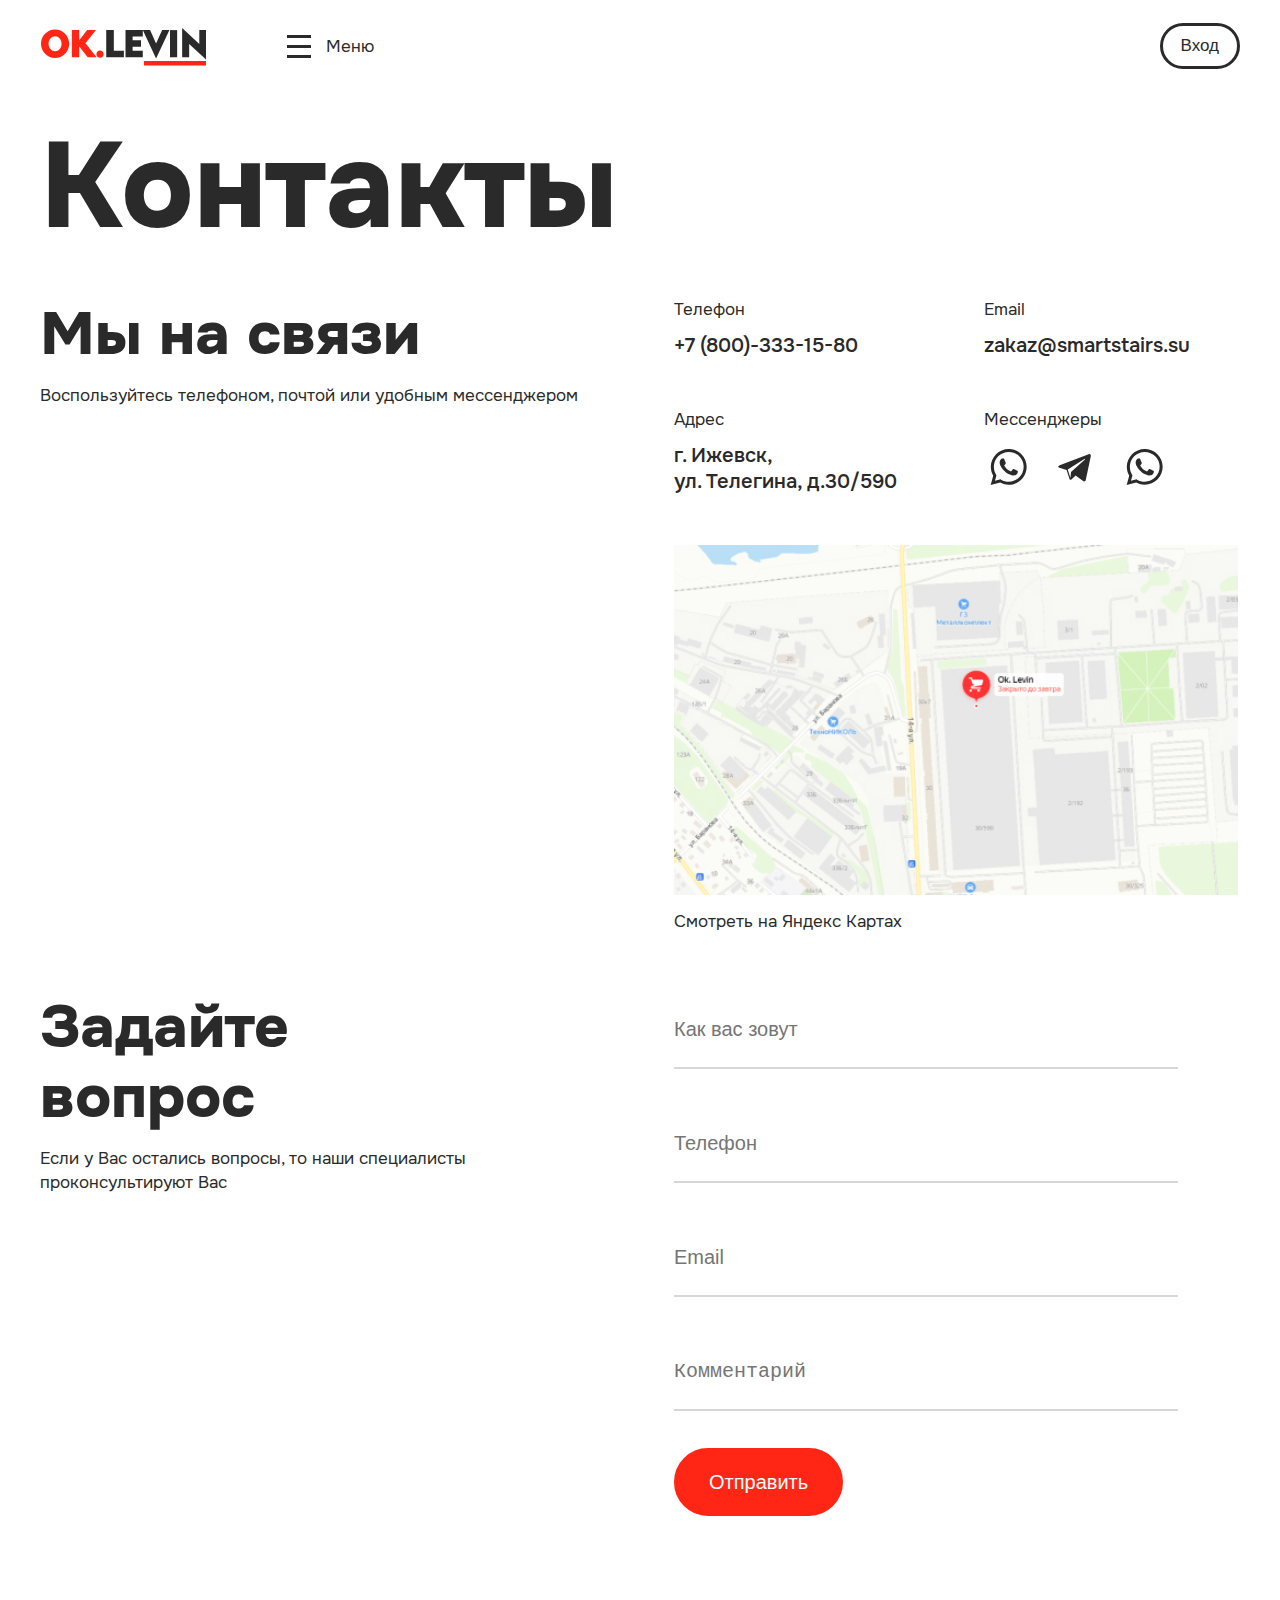
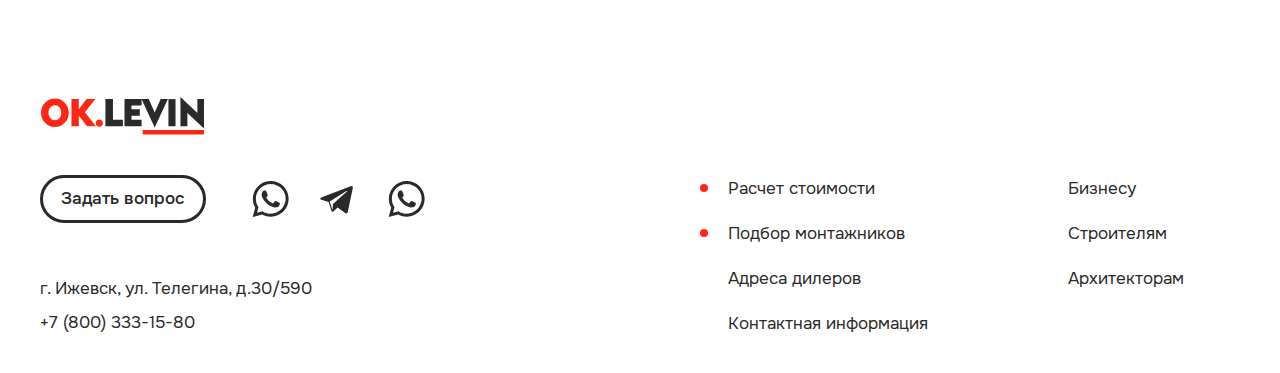
==== contacts.html @ 27858329 "personal page" ====
<!DOCTYPE html>
<html lang="en">
<head>
    <meta charset="UTF-8">
    <meta name="viewport" content="width=device-width, initial-scale=1.0">
    <link rel="stylesheet" href="./assets/css/fonts.css">
    <link rel="stylesheet" href="./assets/css/style.css">
    <link rel="stylesheet" href="./assets/css/media.css">
    <title>Главная страница</title>
</head>
<body>
    <div class="mainWrapper">
        <div class="topPanel">
            <a href="/" class="logo">
                <img src="./assets/img/logo.svg" alt="logo">
            </a>
            <div class="menu">
                <div class="burger">
                    <span></span>
                    <span></span>
                    <span></span>
                </div>
                <span>Меню</span>
            </div>
            <button class="auth btn">Вход</button>
        </div>
        <div class="topMenu">
            <div class="overlay"></div>
            <div class="topMenuDrop">
                <div class="wrapper">
                    <div class="topMenuBody">
                        <div class="topMenuBig">
                            <a href="#">Дилерам и бизнесу</a>
                            <a href="№">Строителям</a>
                            <a href="№">Архитекторам</a>
                        </div>
                        <div class="topMenuSmall">
                            <a href="#">Расчет стоимости</a>
                            <a href="#">Подбор монтажников</a>
                            <a href="#">Адреса дилеров</a>
                            <a href="#">Контактная информация</a>
                            <div class="contacts">
                                <div class="address">
                                    г. Ижевск, ул. Телегина, д.30/590
                                </div>
                                <a href="tel:+78003331580" class="phone">+7 (800) 333-15-80</a>
                            </div>
                        </div>
                    </div>
                </div>
            </div>
        </div>
        <header class="header">
            <h1 class="mainTitle">
                Контакты
            </h1>
        </header>
        <!-- 
        Здесь добавил innerPage к main так как нужны 
        отступы у элементов на внутренних страницах 
        -->
        <main class="innerPage"> 
            <section class="contactSection">
                <div class="wrap">
                    <div class="contactBlock left">
                        <div class="title">
                            Мы на связи
                        </div>
                        <p class="desc">
                            Воспользуйтесь телефоном, почтой или удобным мессенджером
                        </p>
                    </div>
                    <div class="contactBlock right">
                        <div class="contactList">
                            <div class="contactItem">
                                <div class="name">
                                    Телефон
                                </div>
                                <a href="tel:79991113322" class="phone">
                                    +7 (800)-333-15-80
                                </a>
                            </div>
                            <div class="contactItem">
                                <div class="name">
                                    Email
                                </div>
                                <a href="mailto:zakaz@smartstairs.su" class="phone">
                                    zakaz@smartstairs.su
                                </a>
                            </div>
                            <div class="contactItem">
                                <div class="name">
                                    Адрес
                                </div>
                                <span>
                                    г. Ижевск, <br>
                                    ул. Телегина, д.30/590
                                </span>
                            </div>
                            <div class="contactItem">
                                <div class="name">
                                    Мессенджеры
                                </div>
                                <div class="socialLinks">
                                    <a href="#" class="social">
                                        <img src="./assets/img/wapp.svg" alt="">
                                    </a>
                                    <a href="#" class="social">
                                        <img src="./assets/img/tlgrm.svg" alt="">
                                    </a>
                                    <a href="#" class="social">
                                        <img src="./assets/img/wapp.svg" alt="">
                                    </a>
                                </div>
                            </div>
                        </div>
                        <div class="map">
                            <img src="./assets/img/map.jpg" alt="map">
                            <span class="desc">
                                Смотреть на Яндекс Картах
                            </span>
                        </div>
                    </div>
                </div>
                <div class="wrap">                    
                    <div class="contactBlock left">
                        <div class="title">
                            Задайте <br> вопрос
                        </div>
                        <p class="desc">
                            Если у Вас остались вопросы, то наши специалисты проконсультируют Вас
                        </p>
                    </div>
                    <div class="contactBlock right">
                        <form class="form">
                            <label><input type="text" placeholder="Как вас зовут"></label>
                            <label><input type="tel" placeholder="Телефон"></label>
                            <label><input type="email" placeholder="Email"></label>
                            <label><textarea type="text" placeholder="Комментарий"></textarea></label>
                            <button class="btn offerBtn">Отправить</button>
                        </form>
                    </div>
                </div>
            </section>
        </main>
        <footer class="footer">
            <div class="footerAbout">
                <a href="/" class="logo">
                    <img src="./assets/img/logo.svg" alt="logo">
                </a>
                <div class="wrap">
                    <a href="#" class="btn">
                        Задать вопрос
                    </a>
                    <div class="socialLinks">                    
                        <a href="#" class="social">
                            <img src="./assets/img/wapp.svg" alt="">
                        </a>
                        <a href="#" class="social">
                            <img src="./assets/img/tlgrm.svg" alt="">
                        </a>
                        <a href="#" class="social">
                            <img src="./assets/img/wapp.svg" alt="">
                        </a>
                    </div>
                </div>
                <div class="contacts">
                    <div class="address">
                        г. Ижевск, ул. Телегина, д.30/590
                    </div>
                    <a href="tel:+78003331580" class="phone">+7 (800) 333-15-80</a>
                </div>
            </div>
            <div class="footerMenu">
                <a href="#" class="dots">Расчет стоимости</a>
                <a href="#">Бизнесу</a>
                <a href="#" class="dots">Подбор монтажников</a>
                <a href="#">Строителям</a>
                <a href="#">Адреса дилеров</a>
                <a href="#">Архитекторам</a>
                <a href="#">Контактная информация</a>
            </div>
        </footer>
    </div>
    <script src="./assets/js/script.js"></script>
</body>
</html>
---- assets/css/fonts.css ----
@font-face {
    font-family: 'Onest';
    src: url('../fonts/Onest-Light.eot');
    src: url('../fonts/Onest-Light.eot?#iefix') format('embedded-opentype'),
        url('../fonts/Onest-Light.woff2') format('woff2'),
        url('../fonts/Onest-Light.woff') format('woff'),
        url('../fonts/Onest-Light.ttf') format('truetype'),
        url('../fonts/Onest-Light.svg#Onest-Light') format('svg');
    font-weight: 300;
    font-style: normal;
    font-display: swap;
}

@font-face {
    font-family: 'Onest';
    src: url('../fonts/Onest-Bold.eot');
    src: url('../fonts/Onest-Bold.eot?#iefix') format('embedded-opentype'),
        url('../fonts/Onest-Bold.woff2') format('woff2'),
        url('../fonts/Onest-Bold.woff') format('woff'),
        url('../fonts/Onest-Bold.ttf') format('truetype'),
        url('../fonts/Onest-Bold.svg#Onest-Bold') format('svg');
    font-weight: bold;
    font-style: normal;
    font-display: swap;
}

@font-face {
    font-family: 'Onest';
    src: url('../fonts/Onest-Medium.eot');
    src: url('../fonts/Onest-Medium.eot?#iefix') format('embedded-opentype'),
        url('../fonts/Onest-Medium.woff2') format('woff2'),
        url('../fonts/Onest-Medium.woff') format('woff'),
        url('../fonts/Onest-Medium.ttf') format('truetype'),
        url('../fonts/Onest-Medium.svg#Onest-Medium') format('svg');
    font-weight: 500;
    font-style: normal;
    font-display: swap;
}

@font-face {
    font-family: 'Onest';
    src: url('../fonts/Onest-Regular.eot');
    src: url('../fonts/Onest-Regular.eot?#iefix') format('embedded-opentype'),
        url('../fonts/Onest-Regular.woff2') format('woff2'),
        url('../fonts/Onest-Regular.woff') format('woff'),
        url('../fonts/Onest-Regular.ttf') format('truetype'),
        url('../fonts/Onest-Regular.svg#Onest-Regular') format('svg');
    font-weight: normal;
    font-style: normal;
    font-display: swap;
}

@font-face {
    font-family: 'Onest';
    src: url('../fonts/Onest-Thin.eot');
    src: url('../fonts/Onest-Thin.eot?#iefix') format('embedded-opentype'),
        url('../fonts/Onest-Thin.woff2') format('woff2'),
        url('../fonts/Onest-Thin.woff') format('woff'),
        url('../fonts/Onest-Thin.ttf') format('truetype'),
        url('../fonts/Onest-Thin.svg#Onest-Thin') format('svg');
    font-weight: 100;
    font-style: normal;
    font-display: swap;
}

@font-face {
    font-family: 'Onest';
    src: url('../fonts/Onest-Black.eot');
    src: url('../fonts/Onest-Black.eot?#iefix') format('embedded-opentype'),
        url('../fonts/Onest-Black.woff2') format('woff2'),
        url('../fonts/Onest-Black.woff') format('woff'),
        url('../fonts/Onest-Black.ttf') format('truetype'),
        url('../fonts/Onest-Black.svg#Onest-Black') format('svg');
    font-weight: 900;
    font-style: normal;
    font-display: swap;
}

@font-face {
    font-family: 'Onest';
    src: url('../fonts/Onest-ExtraBold.eot');
    src: url('../fonts/Onest-ExtraBold.eot?#iefix') format('embedded-opentype'),
        url('../fonts/Onest-ExtraBold.woff2') format('woff2'),
        url('../fonts/Onest-ExtraBold.woff') format('woff'),
        url('../fonts/Onest-ExtraBold.ttf') format('truetype'),
        url('../fonts/Onest-ExtraBold.svg#Onest-ExtraBold') format('svg');
    font-weight: bold;
    font-style: normal;
    font-display: swap;
}
---- assets/css/style.css ----
:root {
    --font-size-main: 120px;
    --font-size-title: 70px;
    --font-size-main-desc: 32px;

    --color-main: #2a2a2a;
    --color-red: #FF2615;
    --color-grey: #D9D9D9;

    --border-main: 3px solid #2a2a2a;
}
* {
    margin: 0;
    padding: 0;
    box-sizing: border-box;
}
body {
    font-family: 'Onest';
    font-weight: 400;
    font-size: 17px;
    color: var(--color-main);
}
.mainWrapper {
    max-width: 1280px;
    padding: 0 40px;
    margin: 0 auto;
    position: relative;
    overflow: hidden;
}
.imageWithText {
    line-height: 1.4em;
}
/* Спецификация */
.wrap {
    display: flex;   
}
a.btnBig {
    border: 3px solid #2A2A2A;
    font-weight: 500;
    font-size: 17px;
    line-height: 24px;
    color: #2a2a2a;
    text-decoration: none;
    width: 100%;
    display: flex;
    align-items: center;
    justify-content: center;
    padding: 35px 0;
}
.mainTitle {
    font-size: var(--font-size-main);
    line-height: 0.85em;
    font-weight: 700;
}

.title {
    font-weight: 700;
    font-size: 70px;
    line-height: 70px;
}
.title span {
    display: block;
}
.btn {
    border: 3px solid var(--color-main);
    border-radius: 40px;
    background: transparent;
    padding: 10px 18px;
    font-weight: 500;
    font-size: 17px;
    cursor: pointer;
    display: inline-block;
    color: var(--color-main);
    text-decoration: none;
}
img {
    width: 100%;
    height: 100%;
    object-fit: cover;
    display: block;
}
#changeCity {
    display: flex;
    align-items: center;
    cursor: pointer;
}
#changeCity img {
    width: auto;
    margin-left: 15px;
}
.image {
    position: relative;
}
.aroundRed:before {
    content: '';
    display: block;
    width: 290px;
    height: 290px;
    position: absolute;
    background: var(--color-red);
    border-radius: 50%;
    bottom: -80px;
    left: -110px;
    z-index: -1;
}
.lineRed:before {
    content: '';
    display: block;
    width: 1465px;
    height: 70px;
    position: absolute;
    background: var(--color-red);
    transform: rotate(70deg) translate(27rem, 32rem);
    z-index: -1;
}
.imageLeft {
    max-width: 807px;
    position: relative;
    z-index: -2;
}
p {
    line-height: 1.4em;
}
a {
    text-decoration: none;
    color: #808080;
}
ul {
    list-style: none;
}
li {
    position: relative;
    display: flex;
    align-items: center;  
    padding-left: 27px;
}
li:not(:last-child) {
    margin-bottom: 24px;  
}
li:before {
    content: '';
    display: block;
    width: 12px;
    height: 12px;
    background: #FF2615;
    margin-right: 15px;
    border-radius: 50%;
    position: absolute;
    left: 0;
}
label {
    border-bottom: 2px solid #d7d7d7;
    display: flex;
    margin-bottom: 37px;
}
input,
textarea {
    border: 0;
    outline: none;
    width: 100%;
    padding: 25px 0;
    font-weight: 500;
    font-size: 20px;
    line-height: 26px;
    resize: none;
    overflow: hidden;
    height: 75px;
}
label button {
    border: 0;
    outline: none;
    background: transparent;
    cursor: pointer;
}
.innerPage .formSearch {
    margin: 40px 0 48px;
} 
.formSearch label {
    padding: 0 5px;
    border-bottom: 1px solid #d7d7d7;
    margin: 0;
}
.formSearch input {
    font-size: 17px;
    padding: 12px 0;
}
.search {
    max-width: 320px;
    display: flex;
    align-items: center;
}
.search button {
    margin-right: 15px;
}
input[type="search" i]::-webkit-search-cancel-button {
    opacity: .5;
    filter: brightness(0.1);
    cursor: pointer;
}
input:-webkit-autofill,
input:-webkit-autofill:hover,
input:-webkit-autofill:focus,
input:-webkit-autofill:active{
    -webkit-box-shadow: 0 0 0 30px white inset !important;
}
/* Alphabet */
.alphabet .list {
    display: flex;
    flex-wrap: wrap;
}
.alphabet a {
    text-transform: uppercase;
    display: flex;
    width: 44px;
    height: 44px;
    border-radius: 50%;
    align-items: center;
    justify-content: center;
    margin: 0 8px 12px 0;
}
.alphabet a.active,
.alphabet a:hover {
    background: var(--color-red);
    color: #fff;
}
/* Top panel */
.topPanel {
    display: flex;
    justify-content: space-between;
    align-items: center;
    padding: 23px 0;
}
.topPanel.active {
    background: #fff;
}
.topPanel.active .burger span:nth-child(2) {
    display: none;
}
.topPanel.active .burger span:nth-child(1) {
    transform: rotate(45deg) translate(0px, 7px);
    width: 30px;
}
.topPanel.active .burger span:nth-child(3) {
    transform: rotate(-45deg) translate(0px, -6px);
    width: 30px;
}
.menu {
    margin: 0 auto 0 80px;
    display: flex;
    align-items: center;
    cursor: pointer;
}
.burger span {
    display: block;
    height: 3px;
    width: 24px;
    background: #2a2a2a;
}
.burger {
    margin-right: 15px;
}
.burger span:not(:last-child) {
    margin-bottom: 7px;
}
.topPanel.active  .burger {
    margin-right: 9px;
}
/* Dropmenu */

.topMenu {
    position: fixed;
    right: 0;
    left: 0;
    width: 100%;
    z-index: 9;
    display: none;
}
.topMenu.active {
    display: block;
}
.wrapper {
    max-width: 1280px;
    margin: 0 auto;
    padding: 0 40px;
}
.overlay {
    position: fixed;
    width: 100%;
    height: 100%;
    left: 0;
    right: 0;
    background: #000;
    opacity: .5;
    z-index: -1;
}
.topMenuDrop {
    background: #fff;
    border-top: 1px solid #D7D7D7;
}
.topMenuDrop a {
    color: var(--color-main);
    text-decoration: none;
}
.topMenuBody {
    padding: 61px 0;
    display: flex;
    justify-content: space-between;
}
.topMenuBig {
    display: flex;
    flex-direction: column;
}
.topMenuBig a {
    font-weight: 700;
    font-size: var(--font-size-title);
    line-height: 70px;
}
.topMenuBig a:not(:last-child) {
    margin-bottom: 50px;
}
.topMenuSmall {
    max-width: 285px;
    width: 100%;
    display: flex;
    flex-direction: column;
}
.topMenuSmall a {
    font-weight: 400;
    font-size: 17px;
    line-height: 24px;
}
.topMenuSmall a:not(:last-child) {
    margin: 20px 0 0;
}
.topMenuSmall .contacts {
    margin-top: auto;
}
.topMenuSmall .contacts .address, 
.topMenuSmall .contacts .phone {
    font-weight: 400;
    font-size: 15px;
    line-height: 20px;
    color: #808080;
    margin-top: 10px;
    display: block;
}

/* Header */
.header .image {
    position: absolute;
    top: -270px;
    right: -45%;
    z-index: -1;
}
.header .mainTitle {
    margin: 45px 0 0;
}
.header .mainTitle span {
    color: var(--color-red);
}
.header .list {
    display: flex;
    align-items: flex-start;
    justify-content: space-between;
    max-width: 655px;
    margin-top: 90px;
}
.header .listItem span {
    width: 90px;
    height: 90px;
    display: block;
    background: var(--color-grey);
    margin-bottom: 10px;
}
.header .listItem {
    width: 200px;
    font-weight: 500;
}
.header .description {
    font-weight: 700;
    font-size: var(--font-size-main-desc);
    line-height: 42px;
    max-width: 690px;
    margin-top: 160px;
}

/* section */
.section {
    padding: 68px 0;
}
.section .wrap {
    justify-content: space-between;
}
.sectionAbout {
    max-width: 316px;
    width: 100%;
    display: flex;
    flex-direction: column;
}
.section .mainTitle {
    margin-bottom: 18px;
}
.sectionAbout .text {
    font-size: 26px;
    font-weight: 500;
    margin-top: auto;
}
.sectionImage {
    max-width: 810px;
    width: 100%;
    height: 465px;
    background: var(--color-grey);
}

/* Секция с карточками на главной */
.sectionCards {
    padding-top: 50px;
}
.mainCards {
    display: flex;
    justify-content: space-between;
    margin: 0 -15px;
}
.mainCards:nth-child(odd) {
    align-items: flex-end;
}
.mainCards:nth-child(even) {
    align-items: flex-start;
}
.mainCards:not(:last-child) {
    margin-bottom: 30px;
}
.mainCard {
    padding: 40px;
    border: var(--border-main);
    margin: 0 15px;
}
.mainCard.small {
    max-width: 423px;
    width: 100%;
}
.mainCard.big {
    max-width: 745px;
    width: 100%;
}
.mainCards .title {
    margin-bottom: 40px;
}
.mainCard ul {
    max-width: 470px;
    width: 100%;
}
.mainCard .btnMore {
    margin-top: 40px;
}

/* Секция сотни решений */
.sectionInfo {
    padding-top: 130px;
}
.sectionInfo .mainTitle {
    text-align: right;
    margin-bottom: 75px;
    width: 99%;
    margin-left: auto;
}
.sectionInfo .title {
    padding-left: 85px;
    margin-bottom: 32px;
}
.sectionInfo .title span:first-child {
    margin-left: 175px;
}
.imageWithText {
    display: flex;
    justify-content: space-between;
}
.sectionInfo .imageWithText p {
    width: 33%;
}
.sectionInfo .title.secondTitle {
    padding: 13px 115px 0 0;
    text-align: end;
    margin-bottom: 27px;
}
.sectionInfo .title.secondTitle span:nth-child(3) {
    margin-right: 80px;
}
.sectionInfo .title.secondTitle span:nth-child(2) {
    margin-right: 120px;
}
.sectionInfo .title.secondTitle span:nth-child(1) {
    margin: 0 250px 0 0;
}
.sectionInfo .desc.right {
    width: 100%;
    max-width: 410px;
    margin-left: auto;
}
.sectionInfo .imageRight {
    max-width: 620px;
    margin: 110px 0 0 auto;
}
.sectionInfo .thirdTitle {
    margin: -49px 0 28px 0;
    padding: 0;
}
.sectionInfo .thirdTitle span:first-child {
    margin-left: 0;
}
.sectionInfo .thirdTitle span:nth-child(2) {
    margin-left: 140px;
}
.desc.center {
    max-width: 628px;
    padding-right: 60px;
    margin: 0 auto;
}
.sectionInfo .btnBig {
    margin-top: 70px;
}

/* Секция с динамическим заголовком */
.sectionEffect {
    padding: 120px 0 0;
}
.sectionEffectImage {
    position: relative;
}
.sectionEffectElement {
    display: flex;
    position: absolute;
    top: 0;
}
.sectionEffectElement .title {
    padding: 55px 0 0 50px;
    color: #fff;
}
.sectionEffectElement .title span:nth-child(2) {
    margin-left: 120px;
}
.sectionEffectElement .arrow {
    margin-left: 170px;
}

.listElements {
    padding-top: 70px;
    position: relative;
}
.listElements .desc {
    max-width: 500px;
    font-weight: 500;
    font-size: 20px;
    line-height: 26px;
    margin: 0 0 70px 50px;
}
.listElement {
    display: flex;
    align-items: center;
}
.listElement .image {
    max-width: 560px;
    width: 100%;
}
.listElement .name {
    font-weight: 400;
    font-size: 17px;
    line-height: 24px;
}
.listElement .line {
    height: 1px;
    width: 41%;
    margin: 0 auto;
    background: var(--color-red);
}
.listElement:nth-child(1),
.listElement:nth-child(2),
.listElement:nth-child(3) {
    padding-left: 50px;
    > .image {
        margin-left: 30px;
    }
    > .name {
        max-width: 82px;
        display: block;
        width: 100%;
    }
}
.listElement:nth-child(2) {
    padding-right: 130px;
}
.listElement:nth-child(3) {
    padding-right: 250px;
}
.listElement:nth-child(4),
.listElement:nth-child(5),
.listElement:nth-child(6) {
    padding-right: 15px;
    > .image {
        margin-right: 30px;
    }
    > .line {
        margin-right: 30px;
    }    
    > .name {
        max-width: 100px;
        display: block;
        width: 100%;
    }
}
.listElement:nth-child(4) {
    padding-left: 260px;
    > .line {
        width: 30%;
    } 
}
.listElement:nth-child(5) {
    padding-left: 125px;
    > .line {
        width: 35%;
    } 
}
.listElements:before {
    content: '';
    display: block;
    background: var(--color-red);
    width: 325px;
    height: 325px;
    border-radius: 50%;
    position: absolute;
    top: 35rem;
    right: 10rem;
}
.listElements:after {
    content: '';
    display: block;
    height: 71px;
    width: 645px;
    background: var(--color-red);
    position: absolute;
    z-index: -1;
    transform: rotate(37deg);
    bottom: 20rem;
    left: 2rem;
}

/* Секция выбор цвета лестницы */
.sectionColors {
    padding-top: 120px;
}
.sectionColors .title {
    padding-left: 88px;
    margin-bottom: 70px;
}
.sectionColors .title span:first-child {
    margin-left: 110px;
}
.stairsItem {
    display: none;
}
.stairsItem.active {
    display: block;
}
.stairsList .desc {
    font-size: 20px;
    font-weight: 500;
    line-height: 26px;
    max-width: 610px;
    margin-bottom: 45px;
}
.colorList {
    display: flex;
    flex-wrap: wrap;
}
.colorsSidebar {
    max-width: 360px;
    width: 100%;
}
.colorItem {
    width: 120px;
    height: 120px;
    display: flex;
    align-items: center;
    justify-content: center;
    cursor: pointer;
}
.colorItem input {
    display: none;
}
.colorItem:has([data-color='color1']) {
    background: #B27D40;
}
.colorItem:has([data-color='color2']) {
    background: #CD986F;
}
.colorItem:has([data-color='color3']) {
    background: #E8E1D1;
}
.colorItem:has([data-color='color4']) {
    background: #A97D58;
}
.colorItem:has([data-color='color5']) {
    background: #6F4722;
}
.colorItem:has([data-color='color6']) {
    background: #473427;
}
.colorItem:has([data-color='color7']) {
    background: #EE9191;
}
.colorItem:has([data-color='color8']) {
    background: #B9D1FF;
}
.colorItem:has([data-color='color9']) {
    background: #ECECEC;
}
.colorItem:has(:checked)::after {
    content: url(../img/checked.svg);
    border: 1px solid var(--color-main);
    width: 46px;
    height: 46px;
    display: flex;
    align-items: center;
    justify-content: center;
    border-radius: 50%;
}
.colorsSidebar .colorsSidebarTitle {
    font-size: 32px;
    font-weight: 700;
    line-height: 42px;
    margin-bottom: 32px;
}
.stairsColor:not(:last-child) {
    margin-bottom: 45px;
}
.colorsSidebar .btn {
    width: 375px;
    position: relative;
    margin-left: -14px;
}

/* Секция с весом */
.sectionWeight {
    padding-top: 130px;
}
.sectionWeight .title span:nth-child(2) {
    margin-left: 9%;
}
.sectionWeight .title span:nth-child(3) {
    margin-left: 51%;
}
.sectionWeight .title {
    margin-bottom: 70px;
}
.sectionWeight .wrap {
    max-width: 980px;
    margin: 0 auto;
    width: 100%;
    justify-content: space-between;
}
.sectionWeight .desc {
    font-size: 20px;
    font-weight: 500;
    line-height: 26px;
    max-width: 415px;
    position: relative;
}
.sectionWeight .desc:after {
    content: '';
    display: block;
    width: 339px;
    height: 46px;
    background: var(--color-red);
    position: absolute;
    bottom: 0;
}
.sectionWeight .weight {
    position: relative;
}
.sectionWeight .weight:after {
    content: '';
    display: block;
    width: 289px;
    height: 289px;
    background: var(--color-red);
    border-radius: 50%;
    position: absolute;
    bottom: -9rem;
    right: -5rem;
    z-index: -1;
}
.sectionWeight .weight span {
    font-size: 220px;
    font-weight: 700;
    line-height: 171px;
    margin-bottom: 10px;
    display: block;
}
.sectionWeight .weight p {
    font-size: 20px;
    font-weight: 500;
    padding-left: 35px;
}

/* Секция про безопастность */
.sectionSafety {
    padding-top: 265px;
    position: relative;
}
.sectionSafety:after,
.sectionSafety:before {
    content: '';
    display: block;
    background: var(--color-red);
    position: absolute;
    bottom: 0;
}
.sectionSafety:after {
    width: 435px;
    height: 435px;
    border-radius: 50%;
    z-index: -1;
    bottom: 18%;
    left: 11%;
}
.sectionSafety:before {
    width: 706.935px;
    height: 71px;
    transform: rotate(-63deg) translate(35rem, 22rem);
}
.sectionSafety .title span:nth-child(2) {
    margin-left: 2%;
}
.sectionSafety .title span:nth-child(3) {
    margin-left: 42%;
}
.sectionSafety .image {
    max-width: 785px;
    margin-top: -55px;
}
.sectionSafetyWrap {
    position: relative;
}
.sectionSafetyWrap {
    position: absolute;
    top: 12%;
    right: -28%;
    max-width: 500px;
}
.sectionSafetyWrap .desc {
    font-size: 20px;
    font-weight: 500;
    line-height: 26px;
    margin-bottom: 13%;
}

/* Секция про монтажников */
.sectionPersonal {
    padding-top: 125px;
}
.sectionPersonal .title {
    max-width: 795px;
    margin-bottom: 70px;
}
.sectionPersonalAbout .desc {
    font-size: 26px;
    font-weight: 500;
    line-height: 32px;
}
.sectionPersonalAbout {
    max-width: 480px;
    margin-right: 70px;
    display: flex;
    flex-direction: column;
    align-items: flex-end;
}
.sectionPersonalAbout .btn {
    margin-top: auto;
}
.sectionPersonalItem {
    display: flex;
    align-items: flex-end;
}
.sectionPersonalItem .image {
    margin-right: 30px;
}

.sectionPersonalItem  .name {
    font-size: 26px;
    font-weight: 500;
    line-height: 32px;
    margin-bottom: 10px;
}
.sectionPersonalItem .info {
    line-height: 24px;
    margin-bottom: 8px;
}
.sectionPersonalItem .count {
    display: flex;
    align-items: center;
}
.sectionPersonalItem .count span:first-child {
    display: block;
    width: 28px;
    height: 28px;
    background: var(--color-grey);
    margin-right: 10px;
}

/* Секция про изменения лестниц */
.sectionChangeStairs {
    padding: 120px 0 0;
}
.sectionChangeStairs .title span:nth-child(3) {
    margin-left: 33%;
}
.sectionChangeStairs .title span:nth-child(4) {
    margin-left: 19%;
}
.sectionChangeStairs .wrap {
    justify-content: space-between;
}
.sectionChangeStairs .stairs {
    margin-right: -40px;
}
.sectionChangeStairs .about {
    width: 55%;
}
.sectionChangeStairs .about .desc {
    font-size: 32px;
    font-weight: 700;
    line-height: 42px;
    padding-left: 19%;
    margin-top: 70px;
}
.sectionChangeStairs .stairs .desc {
    font-size: 13px;
    line-height: 18px;
    margin: 20px 0 0;
}

/* Секция с карточкой оффера */
.sectionOffers {
    padding: 120px 0 0;
}
.offer {
    border: 4px solid var(--color-main);
    padding: 55px 0;
    text-align: center;
}
.offer .title {
    margin-bottom: 70px;
}
.offer .desc {
    font-size: 26px;
    font-weight: 500;
    line-height: 32px;
    margin-bottom: 25px;
}
.offer .wrap {
    justify-content: center;
}
.offer .wrap .btn:not(:last-child) {
    margin-right: 20px;
}

/* Секция с карточкой оффера на внутренних страницах */
.innerOffer .offer {
    padding: 95px 0;
}
.innerOffer .desc {
    font-size: 20px;
    margin-bottom: 35px;
}
.innerOffer .title {
    margin-bottom: 45px;
}
.innerOffer span {
    display: block;
    margin-bottom: 32px;
}
.offerBtn {
    padding: 18px 32px;
    font-weight: 500;
    font-size: 20px;
    background: var(--color-red);
    color: #fff;
    border-color: var(--color-red);
    line-height: 26px;
}
.offerBtn:hover {
    background: transparent;
    color: var(--color-red)
}

/* Футер */
.footer {
    padding: 120px 0 15px;
    display: flex;
    justify-content: space-between;
}
.footerAbout .logo {
    max-width: 165px;
    display: block;
    margin-bottom: 40px;
}
.footerAbout .btn {
    margin-right: 40px;
}
.socialLinks {
    display: flex;
}
.socialLinks .social:not(:last-child) {
    margin-right: 20px;
}
.footerAbout .address {
    margin: 55px 0 13px;
}
.contacts .phone {
    text-decoration: none;
    color: var(--color-main);
}
.footerMenu {
    max-width: 45%;
    display: flex;
    flex-wrap: wrap;
    padding: 82px 0 0;
}
.footerMenu  a {
    text-decoration: none;
    color: var(--color-main);
    width: 30%;
    padding: 0 0 0 28px;
    position: relative;
    margin-bottom: 24px;
    display: block;
}
.footerMenu  a:nth-child(odd) {
    width: 63%;
}
.footerMenu  a.dots:before {
    content: '';
    display: block;
    background: var(--color-red);
    width: 8px;
    height: 8px;
    border-radius: 50%;
    position: absolute;
    left: 0;
    top: 45%;
    transform: translate(0, -50%);
}
/* Страница где купить Карточки магазинов */
.citySection {
    padding: 28px 0 0;
}
.cityList {
    display: flex;
    flex-wrap: wrap;
    margin: 0 -10px;
}
.cityContacts {
    border: 1px solid rgba(0, 0, 0, 0.24);
    padding: 20px;
    margin: 0 10px 20px;
    max-width: 31.5%;
    width: 100%;
}

.citySection .title {
    margin-bottom: 30px;
}
.cityContacts .name {
    font-weight: 500;
    font-size: 26px;
    line-height: 32px;
    margin-bottom: 8px;
}
.cityContacts .timeWork {
    margin: 40px 0 0;
    display: flex;
    flex-direction: column;
}
.cityContacts .contacts {
    margin-top: 35px;
    display: flex;
    flex-direction: column;
}
.cityContacts .contacts a {
    margin-bottom: 3px;
}
a.site {
    color: var(--color-red);
}

/* Страница Контакты */
.contactSection {
    padding: 60px 0 0;
}
.contactBlock {
    width: 47%;
}
.contactBlock:not(:last-child) {
    margin-right: 70px;
    padding-right: 110px;
}
.contactBlock .title {
    margin-bottom: 15px;
}
.contactItem a,
.contactItem span {
    font-weight: 500;
    font-size: 20px;
    line-height: 26px;
    color: var(--color-main);
}
.contactItem .name {
    margin-bottom: 13px;
}
.contactList {
    display: flex;
    flex-wrap: wrap;
    justify-content: space-between;
}
.contactItem {
    width: 45%;    
    margin-bottom: 50px
}
.map .desc {
    display: block;
    margin-top: 16px;
}
.contactSection .wrap {
    padding-bottom: 60px;
}
.contactBlock .form {
    padding-right: 60px;
}

/* Страница выбора Монтажников */
.personalList {
    display: flex;
    margin: 0 -20px -30px;
    flex-wrap: wrap;
    align-items: flex-start;
}
.personalItem {
    margin: 0 20px;
    position: relative;
    width: 21.5%;
    padding-bottom: 60px;
}
.personalItem .btn {
    display: none;
    position: absolute;
}

.personalItem:hover .btn {
    display: block;
}
.personalItem:before {
    content: '';
    display: block;
    background: #fff;
    border: 3px solid #000000;
    width: 120%;
    height: 110%;
    position: absolute;
    z-index: -1;
    top: -27px;
    left: -28px;
    display: none;
}
.personalItem:hover::before {
    display: block;
}
.personalItem .name {
    font-weight: 500;
    font-size: 26px;
    line-height: 32px;
    margin: 23px 0 10px;
    word-break: break-word;
}
.personalItem .city {
    margin-bottom: 8px;
}
.personalItem .icon {
    margin-right:10px;
}
.personalItem .btn {
    width: 100%;
    margin-top: 12px;
    text-align: center;
}
.personalItem .image {
    z-index: -2;
}
.personalItem:hover .image {
    z-index: 0;
}
.countPersonal {
    display: block;
    margin: 52px 0 50px;
}
---- assets/css/media.css ----
@media screen and (max-width: 1280px) {
    .title {
        font-size: 60px;
    }
    .sectionInfo .imageRight {
        max-width: 35.5vw;
    }
    .sectionEffectElement .title span:nth-child(2) {
        margin-left: 50px;
    }
    .header .image {
        position: absolute;
        top: -152px;
        right: -57%;
        z-index: -1;
    }
    .image.aroundRed {
        max-width: 58vw;
    }
    .imageLeft {
        max-width: 65vw;
    }
    .listElement:nth-child(2) {
        padding-right: 60px;
    }
    .listElement:nth-child(2) .line {
        width: 28%;
    }
    .listElement:nth-child(3) {
        padding-right: 130px;
    }
    .listElement:nth-child(3) .line {
        width: 11%;
    }
    .listElement:nth-child(4) {
        padding-left: 130px;
    }
    .listElement:nth-child(4) .line {
        width: 7%;
    }
    .listElement:nth-child(5) {
        padding-left: 70px;
    }
    .listElement:nth-child(5) .line {
        width: 18%;
    }
    .topMenuBig a {
        font-size: 60px;
    }
    .cityContacts {
        max-width: 30.5%;
    }
    .contactBlock:not(:last-child) {
        padding-right: 0;
    }
}

@media screen and (max-width: 993px) {
    :root {
        --font-size-main: 9vw;
    }
    body {
        font-size: 15px;
    }
    .mainWrapper {
        padding: 0 20px;
    }
    .topPanel .logo {
        width: 105px;
    }
    .topPanel {
        padding: 13px 0;
    }
    .menu {
        margin: 0 auto 0 53px;
    }
    .burger span {
        height: 2px;
        width: 17px;
    }
    .burger span:not(:last-child) {
        margin-bottom: 5px;
    }
    .topPanel.active .burger span:nth-child(3) {
        transform: rotate(-45deg) translate(0px, -6px);
        width: 20px;
    }
    .topPanel.active .burger span:nth-child(1) {
        transform: rotate(45deg) translate(0px, 4px);
        width: 20px;
    }
    .topPanel.active .burger {
        margin-right: 12px;
    }
    .header .mainTitle {
        margin: 48px 0 0;
        line-height: 0.95em;
    }
    .header .listItem span {
        width: 8vw;
        height: 8vw;
    }
    .header .listItem {
        width: 160px;
    }
    .header .list {
        margin-top: 40px;
        max-width: 475px;
    }
    .header .description {
        max-width: 575px;
        margin-top: 107px;
    }
    .section {
        padding: 50px 0;
    }
    .sectionImage {
        max-width: 44vw;
        height: 400px;
    }
    .section .desc {
        font-size: 17px;
    }
    .sectionAbout .text {
        font-size: 21px;
    }
    .title {
        font-size: 42px;
        line-height: 50px;
    }
    .sectionCards {
        padding-top: 0;
    }
    .mainCard {
        padding: 17px 35px 17px 17px;
    }
    .mainCard.small {
        max-width: 300px;
    }
    .mainCards .title {
        margin-bottom: 25px;
    }
    li:not(:last-child) {
        margin-bottom: 22px;
    }
    .mainCard .btnMore {
        margin-top: 23px;
    }
    .sectionInfo {
        padding-top: 68px;
    }
    .sectionInfo .mainTitle {
        width: 90%;            
        margin-bottom: 48px;
    }
    .sectionInfo .title {
        padding-left: 65px;
        margin-bottom: 20px;
    }
    .sectionInfo .title span:first-child {
        margin-left: 95px;
    }
    .image.aroundRed {
        max-width: 52vw;
        height: 52vw;
    }
    .sectionInfo .imageWithText p {
        width: 43%;
    }
    .aroundRed:before {
        width: 180px;
        height: 180px;
        bottom: -83px;
        left: -50px;
    }
    .imageLeft {
        max-width: 52vw;
        height: 60vw;
    }
    .lineRed:before {
        width: 850px;
        height: 70px;
        transform: rotate(74deg) translate(16rem, 16rem);
    }
    .sectionInfo .title.secondTitle {
        padding: 0px 120px 0 0;
        line-height: 43px;
    }
    .sectionInfo .title.secondTitle span:nth-child(3) {
        margin-right: 60px;
    }
    .sectionInfo .title.secondTitle span:nth-child(2) {
        margin-right: 80px;
    }
    .sectionInfo .title.secondTitle span:nth-child(1) {
        margin: 0 150px 0 0;
    }
    .sectionInfo .desc.right {
        max-width: 305px;
    }
    .sectionInfo .imageRight {
        margin: 37px 0 0 auto;
        max-width: 49.5vw;
    }
    .sectionInfo .title.thirdTitle {
        padding-left: 0;
        margin-bottom: 33px;
    }
    .sectionInfo .title.thirdTitle span:first-child {
        margin-left: 0;
    }
    .sectionInfo .thirdTitle span:nth-child(2) {
        margin-left: 90px;
    }
    .sectionInfo .thirdTitle {
        margin: 0 0 33px 0;
        line-height: 42px;
    }
    .desc.center {
        max-width: 535px;
        padding-right: 85px;
        margin: 0 auto;
    }
    .sectionInfo .btnBig {
        margin-top: 35px;
        padding: 22px 0;
    }
    .sectionEffect {
        padding: 50px 0 0;
    }
    .sectionEffectElement .title {
        padding: 38px 0 0 30px;
        color: #fff;
    }
    .sectionEffectElement .title span:nth-child(2) {
        margin-left: 115px;
    }
    .sectionEffectElement .arrow {
        margin-left: 105px;
        width: 5%;
    }
    .listElements {
        padding-top: 40px;
    }
    .listElements .desc {
        font-size: 17px;
        line-height: 24px;
        margin: 0 0 70px 34px;
        max-width: 375px;
    }
    .listElement .image {
        max-width: 44vw;
        width: 100%;
    }
    .listElement:nth-child(1), .listElement:nth-child(2), .listElement:nth-child(3) {
        padding-left: 0;
    }
    .listElement:nth-child(4), .listElement:nth-child(5), .listElement:nth-child(6) {
        padding-right: 0;
    }
    .listElement:nth-child(2) {
        padding-right: 13vw;
    }
    .listElement:nth-child(3) {
        padding-right: 21vw;
    }
    .listElement:nth-child(4) {
        padding-left: 23vw;
    }
    .listElement:nth-child(5) {
        padding-left: 16vw;
    }
    .listElement:nth-child(6) {
        padding-left: 7vw;
    }
    .listElements:before {
        top: 25rem;
        right: 6rem;
        width: 180px;
        height: 180px;
    }
    .listElements:after {
        height: 50px;
        width: 395px;
        bottom: 12rem;
        left: 5rem;
    }
    .sectionColors {
        padding-top: 45px;
    }
    .sectionColors .title {
        padding-left: 25px;
        margin-bottom: 32px;
    }
    .sectionColors .title span:first-child {
        margin-left: 75px;
    }
    .stairsList .desc {
        font-size: 17px;
        line-height: 24px;
        max-width: 45vw;
        margin-bottom: 45px;
    }
    .colorsSidebar {
        max-width: 312px;
    }
    .colorItem {
        width: 104px;
        height: 104px;
    }
    .colorsSidebar .colorsSidebarTitle {
        font-weight: 500;
        font-size: 26px;
        line-height: 30px;
        margin-bottom: 22px;
    }
    .stars.image {
        position: relative;
        left: -40%;
        width: 150%;
        z-index: -1;
    }
    .stairsColor:not(:last-child) {
        margin-bottom: 37px;
    }
    .colorsSidebar .btn {
        position: relative;
        margin-left: -60px;
    }
    .sectionWeight {
        padding-top: 50px;
    }
    .sectionWeight .title {
        margin-bottom: 43px;
        line-height: 42px;
    }
    .sectionWeight .title span:nth-child(2) {
        margin-left: 13%;
    }
    .sectionWeight .title span:nth-child(3) {
        margin-left: 54%;
    }
    .sectionWeight .weight span {
        font-size: 118px;
        line-height: 106px;
    }
    .sectionWeight .desc {
        max-width: 415px;
        padding-left: 90px;
    }
    .sectionWeight .desc:after {
        width: 305px;
    }
    .sectionWeight .weight:after {
        width: 100px;
        height: 100px;
        bottom: 1rem;
        right: 0rem;
    }
    .sectionWeight .desc {
        font-size: 17px;
        font-weight: 500;
        line-height: 23px;
    }
    .sectionWeight .weight p {
        padding-left: 20px;
    }
    .sectionSafety {
        padding-top: 55px;
    }
    .sectionSafety .title {
        line-height: 42px;
    }
    .sectionSafety .title span:nth-child(2) {
        margin-left: 4%;
    }
    .sectionSafetyWrap {
        position: absolute;
        top: 11%;
        right: -33%;
        max-width: 330px;
    }
    .sectionSafetyWrap .desc {
        font-size: 17px;
    }
    .sectionSafety .image {
        max-width: 480px;
        margin-top: -35px;
    }
    .sectionSafety:after {
        width: 235px;
        height: 235px;
        bottom: 22%;
        left: 17%;
    }
    .sectionSafety:before {
        width: 500px;
        height: 50px;
        transform: rotate(-63deg) translate(23rem, 10rem);
    }
    .sectionPersonal {
        padding-top: 13px;
    }
    .sectionPersonal .title {
        max-width: 465px;
        margin-bottom: 88px;
    }
    .sectionPersonalAbout {
        max-width: 310px;
        margin-right: 37px;
    }
    .sectionPersonalAbout .desc {
        font-size: 20px;
        line-height: 26px;
    }
    .sectionPersonalItem {
        flex-direction: column;
    }
    .sectionPersonalItem  .data {
        max-width: 186px;
        width: 100%;
    }
    .sectionPersonalItem .image {
        margin: 0 0 13px 0;
    }
    .sectionPersonalItem .name {
        font-size: 20px;
    }
    .sectionPersonalItem .info {
        font-size: 17px;
    }
    .sectionPersonalAbout .btn {
        margin-top: 253px;
    }
    .sectionChangeStairs {
        padding: 48px 0 0;
    }
    .sectionChangeStairs .title {
        line-height: 42px;
    }
    .sectionChangeStairs .about {
        width: 100%;
    }
    .sectionChangeStairs .about .desc {
        font-size: 17px;
        font-weight: 700;
        line-height: 23px;
        padding-left: 19%;
        margin-top: 36px;
    }
    .sectionChangeStairs .stairs {
        margin-right: -90px;
    }
    .sectionOffers {
        padding: 50px 0 0;
    }
    .offer {
        padding: 35px 0 45px;
    }
    .offer .title {
        margin-bottom: 52px;
    }
    .offer .desc {
        font-size: 20px;
        margin-bottom: 20px;
    }
    .offer .wrap .btn {
        font-size: 15px;
    }
    .footer {
        padding: 40px 0 15px;
    }
    .footerAbout .wrap {
        flex-direction: column;
    }
    .footerAbout .logo {
        margin-bottom: 30px;
    }
    .footerAbout .btn {
        margin: 0 0 15px 0;
        max-width: 165px;
    }
    .socialLinks .social:not(:last-child) {
        margin-right: 7px;
    }
    .footerMenu {
        max-width: 56%;
        padding: 0;
    }
    .footerMenu a:nth-child(odd) {
        width: 55%;
    }
    .footer {
        align-items: flex-start;
    }
    .footerMenu a {
        margin-bottom: 20px;
    }
    .footerAbout .address {
        margin: 13px 0;
    }
    .wrapper {
        padding: 0 20px;
    }
    .topMenuBody {
        padding: 8px 0;
    }
    .topMenuBig a:not(:last-child) {
        margin-bottom: 27px;
    }
    .topMenuBig a {
        font-size: 42px;
    }
    .topMenuSmall {
        max-width: 240px;
    }
    .topMenuSmall a {
        font-size: 15px;
    }
    .topMenuSmall a:not(:last-child) {
        margin: 18px 0 0;
    }
    .topMenuSmall .contacts .address, .topMenuSmall .contacts .phone {
        font-size: 13px;
        margin-top: 17px;
    }
    .sectionPersonal .wrap {
        justify-content: space-between;
    }
    .contactList {
        flex-direction: column;
    }
    .contactSection {
        padding: 30px 0 0;
    }
    .contactBlock:not(:last-child) {
        margin-right: 15px;
    }
    .contactItem {
        width: 100%;
        margin-bottom: 20px;
    }
    .contactItem span br {
        display: none;
    }
    .map {
        height: 330px;
    }
    .contactSection .wrap {
        padding-bottom: 90px;
    }
}
@media screen and (max-width: 900px) {
    .cityContacts {
        max-width: 46.5%;
    }
}
@media screen and (max-width: 700px){
    :root {
        --font-size-main: 12.5vw;
        --font-size-main-desc: 24px;
    }
    .mainWrapper {
        padding: 0 12px;
    }
    .topPanel .logo {
        width: 100px;
    }
    .btn {
        padding: 5px 13px;
        font-size: 15px;
        border: 2px solid var(--color-main);
    }
    .offerBtn {
        border-color: var(--color-red);
        padding: 10px 20px;
        font-weight: 500;
        font-size: 15px;
        line-height: 20px;
    }
    .innerOffer .offer {
        padding: 24px 16px 20px;
    }
    .alphabet .list {
        flex-wrap: nowrap;
        width: 1665px;
        overflow: auto;
    }
    .menu {
        margin: 0 auto 0 18px;
    }
    .burger {
        margin-right: 8px;
    }
    .topPanel.active .burger {
        margin-right: 5px;
    }
    .header .mainTitle {
        margin: 25px 0 0;
        line-height: 0.95em;
    }
    .header .image {
        top: -57px;
        right: -70%;
    }
    .header .listItem span {
        width: 11vw;
        height: 11vw;
    }
    .header .list {
        flex-wrap: wrap;
        justify-content: flex-start;
    }
    .header .listItem {
        width: 140px;
    }
    .listItem p {
        font-size: 13px;
    }
    .header .description {
        max-width: 100%;
        margin-top: 40px;
        line-height: 30px;
    }
    .section {
        padding: 30px 0;
    }
    .section .desc {
        font-size: 15px;
    }
    .section .mainTitle {
        margin-bottom: 10px;
    }
    .section .wrap {
        flex-direction: column;
        position: relative;
        padding-bottom: 29vw;
    }
    .sectionAbout .text {
        position: absolute;
        bottom: 0;
    }
    .sectionImage {
        max-width: 100%;
        height: 235px;
        margin-top: 20px;
    }
    .sectionAbout .text {
        position: absolute;
        bottom: 0;
    }
    .sectionAbout .text {
        font-size: 17px;
    }
    .section {
        padding: 30px 0 50px;
    }
    .mainCards {
        flex-direction: column;
        margin: 0;
    }
    .mainCard.small {
        max-width: 100%;
    }
    .mainCard {
        margin: 0;
    }
    .mainCard {
        padding: 11px;
        margin-bottom: 15px;
    }
    .title {
        font-size: 30px;
        line-height: 36px;
    }
    li {
        padding-left: 22px;
    }
    li:not(:last-child) {
        margin-bottom: 15px;
    }
    .mainCards:not(:last-child) {
        margin-bottom: 0;
    }
    .sectionInfo .mainTitle {
        font-size: 9vw;
        line-height: 1em;
    }
    .imageWithText {
        flex-direction: column-reverse;
        align-items: flex-end;
    }
    .sectionInfo .imageWithText p {
        width: 100%;
    }
    .image.aroundRed {
        max-width: 300px;
        max-height: 300px;
        height: 100%;
    }
    .aroundRed:before {
        width: 120px;
        height: 120px;
        bottom: -20px;
        left: -35px;
    }
    .image.aroundRed {
        max-width: 300px;
        max-height: 300px;
        height: 100%;
        margin-bottom: 25px;
    }
    .imageLeft {
        max-width: 300px;
        height: 300px;
        margin-top: 33px;
    }
    .lineRed:before {
        width: 349px;
        height: 50px;
        transform: rotate(64deg) translate(4rem, 11rem);
    }
    .sectionInfo .title.secondTitle span:nth-child(1) {
        margin: 0 95px 0 0;
    }
    .sectionInfo .title.secondTitle span:nth-child(2) {
        margin-right: 43px;
    }
    .sectionInfo .thirdTitle {
        line-height: 35px;
    }
    .sectionInfo .title.secondTitle {
        padding: 15px 15px 0 0;
        margin-bottom: 10px;
        line-height: 35px;
    }
    .sectionInfo .title.secondTitle span:nth-child(3) {
        margin-right: 30px;
    }
    .sectionInfo .desc.right {
        max-width: 100%;
    }
    .sectionInfo .imageRight {
        margin: 30px 0 15px auto;
        max-width: 300px;
        height: 300px;
    }
    .sectionInfo .thirdTitle span:nth-child(2) {
        margin-left: 60px;
    }
    .sectionInfo .title.thirdTitle {
        margin-bottom: 12px;
    }
    .desc.center {
        max-width: 100%;
        padding-right: 0;
    }
    .sectionInfo .btnBig {
        margin-top: 10px;
        padding: 22px 0;
    }
    a.btnBig,
    .sectionInfo .btnBig {
        font-size: 15px;
        padding: 15px 0;
    }
    .sectionEffect {
        padding: 40px 0 0;
    }
    .sectionEffectElement .title {
        padding: 15px 0 0 11px;
        line-height: 30px;
    }
    .sectionEffectElement .title span:nth-child(2) {
        margin-left: 30px;
    }
    .sectionEffectElement .arrow {
        display: none;
    }
    .sectionEffectImage .image {
        height: 335px;
    }
    .listElements {
        padding-top: 15px;
    }
    .listElements .desc {
        font-size: 15px;
        margin: 0 0 25px 0;
        line-height: 21px;
    }
    .listElement .name {
        font-size: 13px;
        max-width: 58px!important;
    }
    .listElement .image {
        max-width: 50vw;
        width: 100%;
        height: 85px;
    }
    .sectionColors .title {
        padding-left: 0;
        margin-bottom: 15px;
        line-height: 32px;
    }
    .sectionColors .wrap {
        flex-direction: column;
    }
    .stairsList .desc {
        font-size: 15px;
        line-height: 20px;
        max-width: 100%;
        margin-bottom: 35px;
    }
    .stars.image {
        display: none;
    }
    .stairsColor:not(:last-child) {
        margin-bottom: 40px;
    }
    .colorsSidebar .btn {
        position: relative;
        margin-left: 0;
        max-width: 100%;
        font-size: 14px;
        padding: 10px 0;
        text-align: center;
    }
    .sectionWeight {
        padding-top: 35px;
    }
    .sectionWeight .title {
        line-height: 32px;
        margin-bottom: 15px;
    }
    .sectionWeight .title span:nth-child(2) {
        margin-left: 5%;
    }
    .sectionWeight .title span:nth-child(3) {
        margin-left: 40%;
    }
    .sectionWeight .wrap {
        flex-direction: column;
    }
    .sectionWeight .desc {
        padding-left: 0;
        font-size: 15px;
        line-height: 21px;
    }
    .sectionWeight .desc:after {
        display: none;
    }
    .sectionWeight .weight {
        position: relative;
        padding-left: 57px;
        padding-top: 28px;
    }
    .sectionWeight .weight:after {
        bottom: 1rem;
        right: -3rem;
    }
    .sectionWeight .weight span {
        margin-bottom: 0px;
    }
    .sectionWeight .weight p {
        padding-left: 0;
        line-height: 25px;
    }
    .sectionSafety {
        padding-top: 40px;
    }
    .sectionSafety .title {
        line-height: 29px;
    }
    .sectionSafety .title span:nth-child(2) {
        margin-left: 11%;
    }
    .sectionSafety .title span:nth-child(3) {
        margin-left: 71%;
    }
    .sectionSafety .image {
        max-width: 480px;
        margin-top: 0;
        position: relative;
        left: -80px;
    }
    .sectionSafetyWrap {
        top: 4%;
    }
    
    .sectionSafetyWrap .desc {
        font-size: 15px;
        padding: 0 70px 0 0;
        line-height: 20px;
    }
    .sectionSafetyWrap .btn {
        display: none;
    }
    .sectionSafety:after {
        width: 175px;
        height: 175px;
        bottom: 16%;
        left: 2%;
    }
    .sectionSafety:before {
        width: 350px;
        height: 30px;
        transform: rotate(-63deg) translate(12rem, 3rem);
    }
    .sectionPersonal {
        padding: 115px 0 70px;
        position: relative;
    }
    .sectionPersonal .title {
        font-size: 24px;
        line-height: 30px;
        margin: 0 0 15px 0;
    }
    .sectionPersonal .wrap {
        justify-content: space-between;
        flex-direction: column;
    }
    .sectionPersonalAbout {
        max-width: 100%;
        margin-right: 0;
    }
    .sectionPersonalAbout .desc {
        font-size: 15px;
        line-height: 20px;
        padding: 0 0 0 25px;
    }
    .sectionPersonalAbout .btn {
        margin-top: 0;
        position: absolute;
    }
    .sectionPersonalItem {
        flex-direction: column;
        padding: 43px 0 0 0;
        align-items: flex-start;
    }
    .sectionPersonalItem .image {
        margin: 0 0 15px 0;
    }
    .sectionPersonalItem .data {
        max-width: 100%;
        width: 100%;
    }
    .sectionPersonalAbout .btn {
        margin-top: 0;
        position: absolute;
        bottom: 0;
        width: 100%;
        text-align: center;
        font-size: 17px;
        padding: 10px 0;
    }
    .sectionChangeStairs {
        padding: 45px 0 0;
    }
    .sectionChangeStairs .wrap {
        flex-direction: column;
    }
    .sectionChangeStairs .title {
        line-height: 28px;
    }
    .sectionChangeStairs .title span:nth-child(3) {
        margin-left: 35%;
    }
    .sectionChangeStairs .title span:nth-child(4) {
        margin-left: 32%;
    }
    .sectionChangeStairs .about .desc {
        font-size: 15px;
        font-weight: 700;
        line-height: 20px;
        padding-left: 33%;
        margin-top: 20px;
        margin-bottom: 32px;
    }
    .sectionChangeStairs .stairs {
        margin-right: 0;
    }
    .stairs .image {
        height: 83vw;
    }
    .sectionOffers {
        padding: 40px 0 0;
    }
    .offer {
        padding: 15px 0 0;
    }
    .offer .title {
        margin-bottom: 30px;
        font-size: 24px;
        line-height: 30px;
    }
    .offer .desc {
        font-size: 17px;
        margin-bottom: 8px;
    }
    .offer .wrap {
        justify-content: center;
        flex-wrap: wrap;
    }
    .offer .wrap .btn:not(:last-child) {
        margin-right: 10px;
    }
    .offer .wrap .btn {
        font-size: 15px;
        margin-bottom: 15px;
    }
    .footer {
        align-items: flex-start;
        flex-direction: column-reverse;
    }
    .footerMenu {
        max-width: 100%;
        padding: 0;
    }
    .footerMenu a {
        font-size: 13px;
        padding: 0 0 0 15px;
    }
    .footerAbout {
        padding-top: 18px;
    }
    .footerAbout .logo {
        margin-bottom: 12px;
    }
    .footerAbout .wrap {
        flex-direction: row;
        align-items: center;
    }
    .footerAbout .btn {
        margin: 0 14px 0 0;
    }
    .socialLinks .social:not(:last-child) {
        margin-right: 0px;
    }
    .topMenuDrop {
        height: 100vh;
    }
    .topMenuBig a:not(:last-child) {
        margin-bottom: 40px;
    }
    .topMenuSmall .contacts .address, .topMenuSmall .contacts .phone {
        margin-top: 0px;
    }
    .topMenuSmall .contacts {
        margin-top: 60px;
    }
    .topMenuSmall {
        margin-top: 30px;
    }
    .topMenuBig a {
        font-size: 36px;
        line-height: 42px;
    }
    .topMenuBody {
        padding: 20px 0;
        flex-direction: column;
    }
    .cityContacts {
        max-width: 100%;
        padding: 15px;
    }
    .citySection .title {
        margin-bottom: 20px;
    }
    .cityContacts .name {
        font-size: 24px;
    }
    .cityContacts .timeWork {
        margin: 20px 0 0;
    }
    .cityContacts .contacts {
        margin-top: 25px;
    }
    .cityContacts .contacts a {
        margin-bottom: 0px;
    }
    .contactSection {
        padding: 20px 0 0;
    }
    .contactSection .wrap {
        flex-direction: column;
        padding-bottom: 60px;
    }
    .contactBlock {
        width: 100%;
    }
    .contactBlock:not(:last-child) {
        margin-right: 0;
        width: 100%;
    }
    .contactBlock.left {
        margin-bottom: 25px;
    }
    .contactItem .name {
        margin-bottom: 12px;
        font-size: 17px;
    }
    .contactItem a, .contactItem span {
        font-size: 17px;
    }
    .contactBlock .title br {
        display: none;
    }
    input, textarea {
        height: 50px;
        padding: 13px 0;
        font-size: 19px;
    }
    label {
        border-bottom: 2px solid #d7d7d7;
        display: flex;
        margin-bottom: 28px;
    }
    .offerBtn {
        width: 100%;
        font-size: 17px;
    }
    .contactBlock .form {
        padding-right: 0;
    }
}
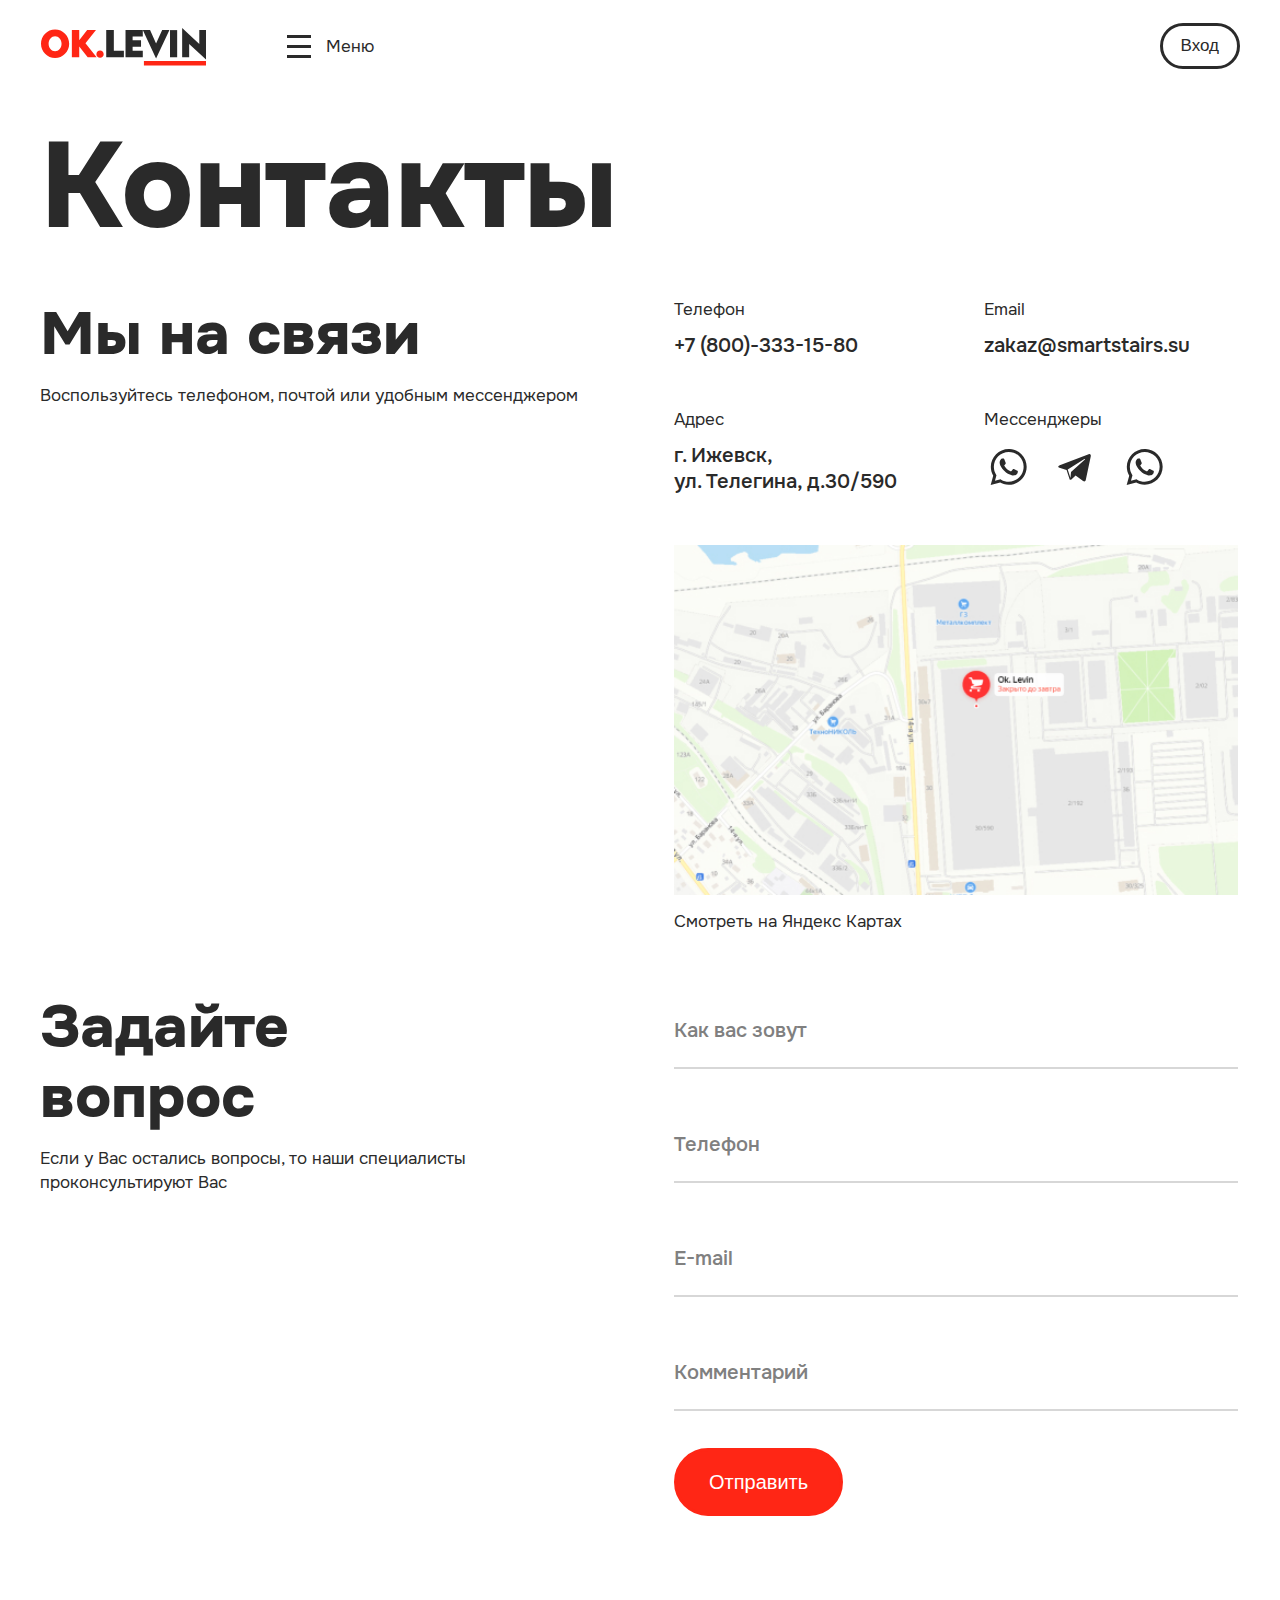
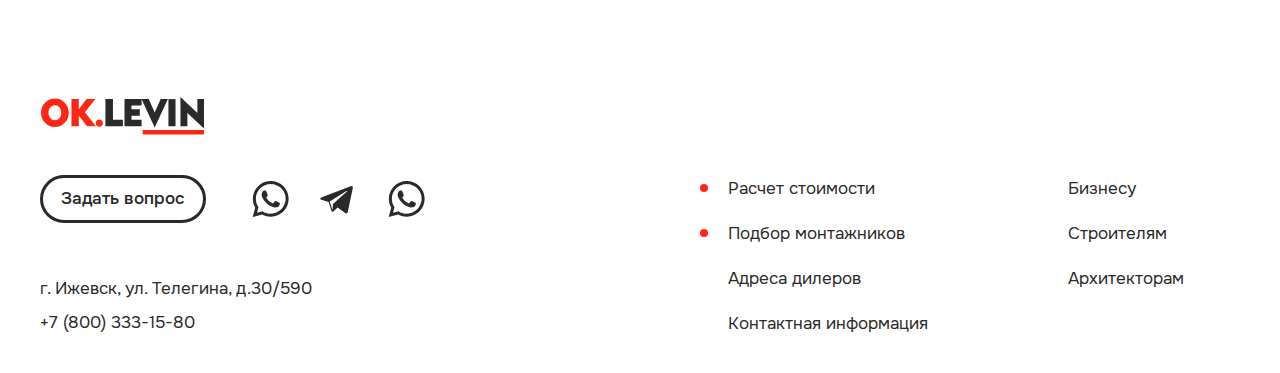
==== commit c2b10225: "add new" ====
--- a/contacts.html
+++ b/contacts.html
@@ -132,11 +132,31 @@
                         </p>
                     </div>
                     <div class="contactBlock right">
-                        <form class="form">
-                            <label><input type="text" placeholder="Как вас зовут"></label>
-                            <label><input type="tel" placeholder="Телефон"></label>
-                            <label><input type="email" placeholder="Email"></label>
-                            <label><textarea type="text" placeholder="Комментарий"></textarea></label>
+                        <form class="form">                            
+                            <div class="inputDinamicWrap">
+                                <div class="inputDinamic">
+                                    <input type="text" name="name" placeholder=" "/>
+                                    <label>Как вас зовут</label>
+                                </div>
+                            </div>
+                            <div class="inputDinamicWrap">
+                                <div class="inputDinamic">
+                                    <input type="phone" name="phone" placeholder=" "/>
+                                    <label>Телефон</label>
+                                </div>
+                            </div>
+                            <div class="inputDinamicWrap">
+                                <div class="inputDinamic">
+                                    <input type="mail" name="email" placeholder=" "/>
+                                    <label>E-mail</label>
+                                </div>
+                            </div>                            
+                            <div class="inputDinamicWrap">
+                                <div class="inputDinamic">
+                                    <input type="text" name="name" placeholder=" "/>
+                                    <label>Комментарий</label>
+                                </div>
+                            </div>
                             <button class="btn offerBtn">Отправить</button>
                         </form>
                     </div>
--- a/assets/css/style.css
+++ b/assets/css/style.css
@@ -61,8 +61,11 @@
 .title span {
     display: block;
 }
+.title span.red {
+    color: var(--color-red);
+}
 .btn {
-    border: 3px solid var(--color-main);
+    border: 3px solid;
     border-radius: 40px;
     background: transparent;
     padding: 10px 18px;
@@ -73,6 +76,20 @@
     color: var(--color-main);
     text-decoration: none;
 }
+.btn:hover {
+    color: var(--color-red);
+}
+.reg.active {
+    padding-left: 37px;
+    color: var(--color-red);
+    border: 3px solid var(--color-red);
+    background: url(../img/check-btn.svg) no-repeat 6% 50%;
+}
+.sectionOffers.innerOffer .btn {
+    align-items: center;
+    font-size: 20px;
+    font-weight: 500;
+}
 img {
     width: 100%;
     height: 100%;
@@ -149,12 +166,14 @@
     left: 0;
 }
 label {
-    border-bottom: 2px solid #d7d7d7;
-    display: flex;
-    margin-bottom: 37px;
+    /* border-bottom: 2px solid #d7d7d7; */
+    display: flex;
+    /* margin-bottom: 37px; */
+    position: relative;
 }
 input,
 textarea {
+    font-family: 'Onest';
     border: 0;
     outline: none;
     width: 100%;
@@ -171,6 +190,24 @@
     outline: none;
     background: transparent;
     cursor: pointer;
+}
+.placeholder {
+    position: absolute;
+    font-size: 20px;
+    font-weight: 500;
+    translate: 0 5px;
+    color: #808080;
+    cursor: text;
+    width: 100%;
+    height: 100%;
+    display: flex;
+    align-items: center;
+    transition: all .5s linear;
+}
+.placeholder.active {
+    font-size: 15px;
+    translate: 0 -38px;
+    color: var(--color-main);
 }
 .innerPage .formSearch {
     margin: 40px 0 48px;
@@ -203,6 +240,323 @@
 input:-webkit-autofill:active{
     -webkit-box-shadow: 0 0 0 30px white inset !important;
 }
+
+.descSection {
+    font-weight: 500;
+    font-size: 20px;
+    line-height: 26px;
+}
+label.labelCheckbox {
+    border: 0;
+    padding: 0;
+    margin: 0;
+    display: flex;
+    align-items: center;
+    font-size: 20px;
+    font-weight: 700;
+    color: var(--color-main);
+    cursor: pointer;
+    margin-bottom: 40px;
+}
+label.labelCheckbox input[type='checkbox'] {
+    display: none;
+}
+label.labelCheckbox .checkbox {
+    position: relative;
+    margin-right: 12px;
+}
+label.labelCheckbox span {
+    display: flex;
+    width: 28px;
+    height: 28px;
+    border: 1px solid #d7d7d7;
+    border-radius: 4px;
+}
+label.labelCheckbox:hover span {
+    background: url(../img/check.svg) no-repeat 50% 50%;
+    filter: contrast(0.5);
+}
+label.labelCheckbox input:checked ~ span {
+    background: var(--color-red) url(../img/check.svg) no-repeat 50% 50%;
+    border: 1px solid var(--color-red);
+    filter: contrast(1);
+}
+
+/*
+
+*/
+.inputDinamicWrap {
+    margin-bottom: 37px;
+}
+.inputDinamic {
+    position: relative;    
+    border-bottom: 2px solid #d7d7d7;
+}
+.inputDinamic:hover {    
+    border-bottom: 2px solid var(--color-main);
+}
+.inputDinamic label{
+    position: absolute;
+    top: 21px;
+    border: 0;
+    cursor: text;
+    font-size: 20px;
+    font-weight: 500;
+    translate: 0 5px;
+    color: #808080;
+    z-index: 1;
+}
+.inputDinamic input:focus + label,.inputDinamic input:not(:placeholder-shown) + label{
+    opacity:1;
+    /* transform: scale(.9) translateY(-100%) translateX(-10px); */
+    /* transform: scale(0.75) translateY(-190%) translateX(-21px); */
+    font-size: 15px;
+    top: -13px;
+    color:#000;
+    z-index: 2;
+}
+.inputDinamic input:focus{
+    outline-color: transparent;
+}
+.inputDinamic input{
+    width:100%;
+    position: relative;
+    z-index: 2;
+    background: transparent;
+}
+.inputDinamic label,.inputDinamic input{
+    transition: all 0.2s;
+    transition-timing-function: ease;
+    transition-timing-function: cubic-bezier(0.25, 0.1, 0.25, 1);
+    opacity: 1;
+}
+.customSelectPlaceholder {
+    position: absolute;
+    color: #808080;
+    top: 25px;
+    font-weight: 500;
+    font-size: 20px;
+    opacity: 0;
+    transition: all .3s linear;
+    z-index: -1;
+}
+.customSelectPlaceholder.active {
+    color:#000;
+    position: absolute;
+    top: -8px;
+    font-size: 15px;
+    opacity: 1;
+    z-index: 0;
+}
+.inputDinamic span {
+    position: absolute;
+    left: 0;
+    bottom: -33px;
+    font-size: 15px;
+    color: #808080;
+}
+.inputDinamicWrap .inputDinamicTextBottom {
+    margin-top: 10px;
+    display: inline-block;
+    font-size: 14px;
+}
+.wrapBtn {
+    display: flex;
+    align-items: center;
+    flex-wrap: wrap;
+    margin: 0 -5px;
+}
+.wrapBtn .btn {
+    margin: 0 5px 12px;
+}
+.formText {
+    font-size: 17px;
+    font-weight: 500;
+    margin-left: 35px;
+}
+.formText a,
+.policy a {
+    color: var(--color-red);
+}
+.policy {
+    font-size: 15px;
+    display: block;
+    margin-bottom: 36px;
+}
+span.btnEye {
+    position: absolute;
+    width: 24px;
+    height: 24px;
+    background: url(../img/eye-open.svg) no-repeat 50%  50%;
+    bottom: 0;
+    right: 0;
+    left: auto;
+    z-index: 2;
+    cursor: pointer;
+    transform: translate(0, -85%);
+}
+span.btnEye.active {
+    background: url(../img/eye-close.svg) no-repeat 50%  50%;
+}
+
+/* Загрузка файла  */
+.input-file {
+	position: relative;
+	border: 0;
+    display: block;
+}
+.input-file span {
+	position: relative;
+	display: inline-block;
+	cursor: pointer;
+	outline: none;
+    color: var(--color-main);
+    border: 3px solid var(--color-main);
+    border-radius: 40px;
+    padding: 12px 20px;
+    font-size: 17px;
+    font-weight: 500;
+    line-height: 24px;
+
+}
+.input-file input[type=file] {
+	position: absolute;
+	z-index: -1;
+	opacity: 0;
+	display: block;
+	width: 0;
+	height: 0;
+}
+
+/* Hover/active */
+.input-file:hover span {
+	
+}
+.input-file:active span {
+	
+}
+ 
+/* Disabled */
+.input-file input[type=file]:disabled + span {
+	background-color: #eee;
+}
+/* Пагинация */
+.pagi {
+    display: flex;
+    justify-content: space-between;
+    align-items: center;
+    margin-top: 83px;
+}
+.pagi .wrap a,
+.pagi span {
+    width: 44px;
+    height: 44px;
+    font-size: 17px;
+    display: flex;
+    align-items: center;
+    justify-content: center;
+    border-radius: 50%;
+    margin: 0 8px;
+}
+.pagi .wrap span {
+    opacity: .5;
+}
+.pagi .wrap a:hover {
+    color: #808080;
+    background: #d7d7d780;
+}
+.pagi .wrap a.active {
+    background: var(--color-red)!important;
+    color: #fff!important ;
+}
+.pagiBtn {
+    font-size: 15px;
+    color: var(--color-main);
+    font-weight: 500;
+    border: 3px solid;
+    padding: 7px 17px;
+    border-radius: 40px;
+}
+.pagiBtn:hover {
+    color: var(--color-red);
+}
+
+/*ANCHOR --- Кастомизированный селект */
+.customSelect {
+    position: relative;
+    width: 100%;
+    border-bottom: 2px solid #d7d7d7;
+    
+    margin-bottom: 37px;
+}
+.customSelect select {
+    display: none;
+}
+.select-selected {
+    background-color: transparent;
+    color: #808080;
+    padding: 25px 0;
+    height: 75px;
+    cursor: pointer;
+    font-size: 20px;
+    
+    line-height: 26px;
+}
+.select-selected:after {
+    position: absolute;
+    content: url(../img/arrow-dropdown.svg);
+    display: block;
+    top: 50%;
+    right: 0;
+    transition: all .3s ease;
+    -webkit-transform: translate(0, -40%);
+       -moz-transform: translate(0, -40%);
+        -ms-transform: translate(0, -40%);
+         -o-transform: translate(0, -40%);
+            transform: translate(0, -40%);
+}
+.select-items div {
+    color: #000000;
+    padding: 27px 45px;
+    cursor: pointer;
+    font-size: 20px;
+    font-weight: 500;
+}
+.select-items div:hover {
+    background: rgb(215 215 215 / 50%);
+}
+.select-items {
+    position: absolute;
+    color: var(--color-main);
+    top: 100%;
+    left: 0;
+    right: 0;
+    z-index: 99;
+    padding: 12px 0;
+    background: #fff;
+    max-height: 200px;
+    overflow: auto;
+    border: 2px solid #000;
+}
+.select-hide {
+    display: none;
+}
+.same-as-selected {
+    background-color: var(--color-0);
+    color: var(--color-11);
+}
+.select-selected.select-arrow-active:after {
+    rotate: -180deg;
+    translate: 0 -80%;
+}
+/* Скрол */
+.select-items::-webkit-scrollbar {
+    width: 5px;
+    background-color: #fff;
+}
+.select-items::-webkit-scrollbar-thumb {
+    background-color: #D9D9D9;
+}
 /* Alphabet */
 .alphabet .list {
     display: flex;
@@ -218,10 +572,12 @@
     justify-content: center;
     margin: 0 8px 12px 0;
 }
-.alphabet a.active,
-.alphabet a:hover {
+.alphabet a.active {
     background: var(--color-red);
     color: #fff;
+}
+.alphabet a:hover {
+    background: #d7d7d780;
 }
 /* Top panel */
 .topPanel {
@@ -264,6 +620,109 @@
 }
 .topPanel.active  .burger {
     margin-right: 9px;
+}
+/* Popups */
+.overlayPopup {
+    position: fixed;
+    width: 100%;
+    height: 100%;
+    top: 0;
+    left: 0;
+    background: #00000063;
+    z-index: -99999;
+    opacity: 0;
+    transition: all .2s ease;
+}
+.closeBtnPopup img {
+    width: auto;
+    height: auto;
+}
+.social:hover,
+.closeBtnPopup:hover {
+    filter: invert(13%) sepia(97%) saturate(11107%) hue-rotate(1078deg) brightness(170%) contrast(113%);
+}
+.closeBtnPopup {
+    position: absolute;
+    top: 30px;
+    right: 35px;
+    cursor: pointer;
+}
+.popupModal.active .overlayPopup {
+    opacity: 1;
+    z-index: 10;
+}
+.popup {
+    position: fixed;
+    max-width: 650px;
+    z-index: 11;
+    width: 100%;
+    top: 0;
+    right: 0;
+    height: 100%;
+    opacity: 0;
+    z-index: -99999;
+    transition: all .2s ease;
+}
+.popupModal.active .popup {
+    opacity: 1;
+    z-index: 10;
+}
+.animateLines {
+    display: flex;
+}
+.animateLine {
+    position: relative;
+    width: 25%;
+    height: 100vh;
+    background: #fff;
+    translate: 0% 100%;
+    transition: all 1s linear;
+}
+.animateLine:before {
+    content: '';
+    display: block;
+    background: var(--color-red);
+    width: 100%;
+    height: 300px;
+    top: 0;
+    position: absolute;
+    translate: 0% -100%;
+}
+.popupModal.active .animateLine {
+    translate: 0% 0%;
+}
+.animateLine:nth-child(1) {
+    translate: 0% 300%;
+}
+.animateLine:nth-child(2) {
+    translate: 0% 250%;
+}
+.animateLine:nth-child(3) {
+    translate: 0% 200%;
+}
+.animateLine:nth-child(4) {
+    translate: 0% 100%;
+}
+.popupBody {
+    translate: 0% 100%;
+    height: 100vh;
+    padding: 75px;
+}
+.popupModal.active .popupBody {
+    translate: 0% -100%;
+    transition: all 1.8s ease;
+    overflow: auto;
+}
+.popupBody .title {
+    margin-bottom: 41px;
+}
+/* Скрол */
+.popupBody::-webkit-scrollbar {
+    width: 5px;
+    background-color: var(--color-grey);
+}
+.popupBody::-webkit-scrollbar-thumb {
+    background-color: var(--color-red);
 }
 /* Dropmenu */
 
@@ -963,6 +1422,9 @@
 .offer .wrap .btn:not(:last-child) {
     margin-right: 20px;
 }
+.sectionOffers .btn {
+    display: inline-flex;
+}
 
 /* Секция с карточкой оффера на внутренних страницах */
 .innerOffer .offer {
@@ -1133,9 +1595,6 @@
 .contactSection .wrap {
     padding-bottom: 60px;
 }
-.contactBlock .form {
-    padding-right: 60px;
-}
 
 /* Страница выбора Монтажников */
 .personalList {
@@ -1201,4 +1660,511 @@
 .countPersonal {
     display: block;
     margin: 52px 0 50px;
-}+}
+
+
+/* Страница предложение для дилеров */
+.headerInner .mainTitle {
+    margin: -210px 0 0;
+}
+.headerInner {
+    padding-bottom: 100px;
+}
+.headerInner  .white {
+    color: #fff;
+}
+.tiles {
+    display: grid;
+    grid-template-columns: repeat(2, 1fr);
+    grid-template-rows: repeat(3, 1fr);
+    grid-column-gap: 0px;
+    grid-row-gap: 0px;
+}
+.tile {
+    width: 200px;
+    height: 200px;
+    font-size: 20px;
+    font-weight: 500;
+    line-height: 24px;
+    text-align: center;
+    display: flex;
+    align-items: center;
+    justify-content: center;
+}
+.tile img {
+    width: 100%;
+    height: 100%;
+    object-fit: cover;
+}
+.tile:nth-child(1) { grid-area: 1 / 1 / 2 / 2; }
+.tile:nth-child(2) { grid-area: 1 / 2 / 2 / 3; }
+.tile:nth-child(3) { grid-area: 2 / 1 / 3 / 2; }
+.tile:nth-child(4) { grid-area: 2 / 2 / 3 / 3; }
+.tile:nth-child(5) { grid-area: 3 / 1 / 4 / 2; }
+.tile:nth-child(6) { grid-area: 3 / 2 / 4 / 3; }
+
+/*Секция наличия*/
+
+.sectionExistence .title span:nth-child(2) {
+    margin-left: 75px;
+}
+.sectionExistence .wrapBlock:first-child {
+    width: 50%;
+}
+
+.sectionExistence .descSection {
+    padding: 25px 0 0 140px;
+}
+
+/*Секция доставки*/
+
+.sectionDelivery {
+    padding: 100px 0 0;
+}
+
+.sectionDelivery .title span:nth-child(1) {
+    margin-left: 12%;
+}
+.deliveryList {
+    display: flex;
+    align-items: flex-end;
+    flex-direction: column;
+    padding-top: 87px;
+    position: relative;
+}
+.deliveryItem {
+    font-weight: 700;
+    font-size: 32px;
+    line-height: 42px;
+    padding-left: 21%;
+}
+.deliveryItem:not(:last-child) {
+    border-bottom: 2px solid var(--color-red);
+    padding-bottom: 45px;
+    margin-bottom: 35px;
+}
+.deliveryItem:nth-child(1) {
+    margin-right: 67px;
+}
+.deliveryItem:nth-child(2) {
+    margin-right: 160px;
+}
+.deliveryItem:nth-child(3) {
+    margin-right: 38%;
+    padding: 0;
+}
+.deliveryItem span {
+    font-weight: 400;
+    font-size: 17px;
+    line-height: 50px;
+}
+.sectionDelivery .descSection {
+    width: 33%;
+    margin-top: 25px;
+}
+.deliveryList:before {
+    content: '';
+    display: block;
+    width: 800px;
+    height: 70px;
+    position: absolute;
+    background: var(--color-red);
+    position: absolute;
+    left: 0;
+    rotate: -30deg;
+    translate: -35px 20px;
+}
+
+/*Секция Личный кабинет*/
+
+.sectionCabinet {
+    display: flex;
+    flex-direction: column;
+    align-items: flex-end;
+    padding-top: 95px;
+}
+.sectionCabinet .title {
+    text-align: end;
+    width: 100%;
+    margin-bottom: 25px;
+}
+.sectionCabinet .title span:nth-child(1) {
+    margin-right: 23%;
+}
+.sectionCabinet .title span:nth-child(2) {
+    margin-right: 1%;
+}   
+.sectionCabinet .image {
+    width: 49%;
+}
+.sectionCabinet .about {
+    width: 50%;
+    padding-left: 93px;
+}
+.sectionCabinet .btn {
+    padding: 17px 30px;
+    margin-top: 46px;
+    font-size: 20px;
+}
+
+/* Секция обучения */
+
+.sectionStudy {
+    padding: 100px 0 0;
+}
+.sectionStudy .title span:nth-child(2) {
+    margin-left: 6%;
+}
+.sectionStudy .descSection {
+    width: 100%;
+    padding: 30px 0 0 143px;
+    max-width: 560px;
+}
+.sectionStudy .image {
+    max-width: 605px;
+    margin-left: auto;
+    margin-top: 25px;
+}
+
+/* Секция калькулятора */
+
+.sectionCalc {
+    padding: 120px 0 290px ;
+    position: relative;
+}
+.sectionCalc .title span:nth-child(2) {
+    margin-left: 7%;
+}
+.sectionCalc .title span:nth-child(3) {
+    margin-left: 12%;
+}
+.calc .count {
+    color: #808080;
+    font-size: 160px;
+    font-weight: 700;
+}
+.sectionCalc .descSection {
+    max-width: 350px;
+    margin-left: 150px;
+    margin-top: 30px;
+}
+.sectionCalc .wrapBlock:last-child {
+    margin-left: auto;
+    line-height: 6em;
+}
+.calc {
+    position: relative;
+}
+.calc:before,
+.calc:after {
+    content: '';
+    display: flex;
+    align-items: center;
+    justify-content: center;
+    width: 160px;
+    height: 160px;
+    border-radius: 50%;
+    position: absolute;
+}
+.calc:before {
+    top: -137%;
+    left: 19%;
+    background: var(--color-main ) url(../img/minus.svg) no-repeat 50% 50%;
+}
+.calc:after {
+    bottom: -113%;
+    background: var(--color-red) url(../img/plus.svg) no-repeat 50% 50%;
+    right: 12%;
+}
+.calc .desc {
+    font-size: 20px;
+    color: #808080;
+    margin-top: 40px;
+}
+
+/* Секция скидок */
+
+.sectionSale {
+    display: flex;
+    flex-direction: column;
+    align-items: flex-end;
+    padding-right: 220px;
+}
+.sectionSale .title {
+    text-align: end;
+}
+.sectionSale .title span:first-child {
+    margin-right: 105px;
+}
+.sectionSale .title span:last-child {
+    margin-right: 50px;
+}
+.sectionSale .descSection {
+    max-width: 300px;
+    margin-top: 25px;
+}
+.sectionSale .image {
+    margin-right: auto;
+    margin: -50px auto 0 85px;
+}
+
+/* Секция чистой прибыли */
+
+.sectionProfit {
+    padding: 100px 0 135px;
+}
+.sectionProfit .title span:nth-child(2) {
+    margin-left: 75px;
+}
+.sectionProfit .title span:nth-child(3) {
+    margin-left: 140px;
+}
+.sectionProfit .descSection {
+    max-width: 425px;
+    margin-left: 142px;
+    margin-top: 25px;
+}
+.profit {
+    position: relative;
+    font-size: 220px;
+    font-weight: 700;
+    text-align: end;
+    margin-top: 48px;
+    margin-right: 20px;
+}
+.profit:after,
+.profit:before {
+    content: '';
+    display: block;
+    background: var(--color-red);
+    position: absolute;
+}
+.profit:before {
+    width: 560px;
+    height: 46px;
+    bottom: -57px;
+    left: 20%;
+}
+.profit:after {
+    width: 290px;
+    height: 290px;
+    border-radius: 50%;
+    bottom: -55%;
+    right: 2%;
+    z-index: -1;
+}
+.profit span {
+    font-size: 20px;
+    display: block;
+    text-align: left;
+    padding: 0 0 0 16rem;
+    margin-top: -20px;
+    margin-bottom: 0;
+}
+/* Секция скидок для монтажников*/
+
+.sectionDiscounts .descSection {
+    max-width: 410px;
+    margin-top: 26px;
+}
+.sectionDiscounts .wrapBlock:first-child {
+    width: 60%;
+}
+.sectionDiscounts .tile {
+    color: #ffffff;
+    font-weight: 700;
+}
+.sectionDiscounts .tile:nth-child(1) {
+    font-size: 62px;
+    background: var(--color-red);
+}
+.sectionDiscounts .tile:nth-child(4) {
+    font-size: 52px;
+    background: #808080;   
+    width: 150px;
+    height: 150px; 
+}
+.sectionDiscounts .tile:nth-child(5) {
+    font-size: 32px;
+    background: var(--color-main);   
+    width: 120px;
+    height: 120px; 
+    margin: -50px 0 0 80px;
+}
+.sectionDiscounts {
+    margin-bottom: -130px;
+}
+
+/* Секция монтажа*/
+
+.sectionMontaj {
+    padding: 100px 0 0;
+}
+.sectionMontaj .title span:nth-child(2) {
+    margin-left: 75px;
+}
+.sectionMontaj .wrap {
+    align-items: center;
+}
+.sectionMontaj .wrapBlock:first-child {
+    width: 63%;
+}
+.sectionMontaj .descSection {
+    max-width: 415px;
+    margin-top: 25px;
+    margin-left: 75px;
+}
+
+/* Секция база знаний */
+
+.sectionWiki {
+    padding: 225px 0 0;
+    position: relative;
+}
+.sectionWiki:after {
+    content: '';
+    display: block;
+    background: var(--color-red);
+    height: 70px;
+    width: 800px;
+    top: 0;
+    right: 0;
+    position: absolute;
+    rotate: 30deg;
+    translate: -12% 18rem;
+    z-index: -1;
+}
+.sectionWiki .image {
+    width: 545px;
+}
+.sectionWiki .wrap {
+    align-items: flex-end;
+}
+.sectionWiki .wrapBlock {
+    width: 50%;
+}
+.sectionWiki .wrapBlock:nth-child(2) {
+    margin-bottom: 155px;
+    padding-left: 40px;
+}
+.sectionWiki .title span:first-child {
+    margin-left: -58%;
+}
+.sectionWiki .descSection {
+    margin: 25px 0;
+    max-width: 460px;
+}
+
+/* Секция албома архитектора */
+
+.sectionAlbum .wrapBlock:nth-child(2) {
+    margin-right: -40px;
+    width: 100%;
+    max-width: 515px;
+}
+.sectionAlbum .wrapBlock .image {
+    height: 680px;
+}
+.sectionAlbum .title span:nth-child(2) {
+    margin-left: 70px;
+}
+.sectionAlbum .descSection {
+    padding: 25px 70px 0 75px;
+}
+.sectionAlbum .desc {
+    font-size: 13px;
+    margin-top: 23px;
+}
+
+/* Секция албома архитектора */
+
+.sectionVisual {
+    padding-top: 100px;
+}
+.sectionVisual .title {
+    text-align: right;
+    padding-right: 70px;
+    margin-bottom: 20px;
+}
+.sectionVisual .title span:first-child {
+    margin-right: 38%;
+}
+.sectionVisual .wrapBock {
+    width: 50%;
+}
+.sectionVisual .wrapBock:first-child {
+    width: 49%;
+}
+.sectionVisual .wrapBock:nth-child(2) {
+    margin-left: 90px;
+}
+.sectionVisual .wrapButtons {
+    margin-top: 40px;
+    display: flex;
+    flex-wrap: wrap;
+}
+.sectionVisual .wrapButtons .download {
+    border-color: var(--color-red);
+    color: #fff;
+    background: var(--color-red);
+}
+.sectionVisual .wrapButtons .btn {
+    padding: 11px 16px;
+    margin-right: 22px;
+    margin-bottom: 24px;
+}
+
+/* Секция вариации материалов */
+
+.sectionMaterial {
+    padding-top: 100px;
+}
+.sectionMaterial .title span:nth-child(2) {
+    margin-left: 75px;
+}
+.sectionMaterial .descSection {
+    padding: 0 0 0 ;
+}
+.sectionMaterial .descSection {
+    padding: 25px 0 0 75px;
+    max-width: 540px;
+}
+
+.materialWrapper {
+    margin: 0 -25px;
+}
+.materialWrap {
+    display: flex;
+    flex-wrap: wrap;
+    width: 100%;
+    padding: 40px 0;
+}
+.materialItem {
+    margin: 0 25px;
+    max-width: 20.5%;
+}
+.materialItem span {
+    margin-bottom: 7px;
+    display: block;
+    font-size: 17px;
+}
+.materialItem:nth-child(1) {
+    margin-left: 345px;
+    width: 100%;
+}
+.materialItem:nth-child(2) {
+    margin-top: 90px;
+} 
+.materialItem:nth-child(3) {
+    margin-top: 175px;
+} 
+.materialItem:nth-child(4) {
+    margin-top: 210px;
+    margin-left: 100px;
+}
+.materialItem:nth-child(5) {
+    margin-top: 120px;
+} 
+.materialItem:nth-child(6) {
+    margin-top: 30px;
+} --- a/assets/css/media.css
+++ b/assets/css/media.css
@@ -53,6 +53,42 @@
     }
     .contactBlock:not(:last-child) {
         padding-right: 0;
+    }
+    .personalItem {
+        width: 20.5%;
+    }
+    .calc .count {
+        color: #808080;
+        font-size: 120px;
+        font-weight: 700;
+    }
+    .deliveryList:before {
+        translate: -48px -60px;
+    }
+    .sectionSale .image {
+        margin: 25px auto 0 85px;
+    }
+    .profit {
+        font-size: 160px;
+    }
+    .profit:before {
+        width: 400px;
+        left: 27%;
+    }
+    .profit:after {
+        width: 200px;
+        height: 200px;
+    }
+    
+    .sectionWiki .image {
+        width: 46vw;
+    }
+    .profit span {
+        padding: 0 0 0 23vw;
+        margin-top: -30px;
+    }
+    .materialItem:nth-child(1) {
+        margin-left: 24vw;
     }
 }
 
@@ -550,6 +586,358 @@
     .contactSection .wrap {
         padding-bottom: 90px;
     }
+
+    .personalItem {
+        width: 27.5%;
+    }
+    .personalItem .name {
+        font-size: 20px;
+        line-height: 26px;
+    }
+    .personalItem:hover::before   {
+        display: none;
+    }
+    .personalItem .btn {
+        display: block;
+        position: relative;
+    }
+
+    .headerInner .mainTitle {
+        margin: -16vw 0 0;
+    }
+    .headerInner {
+        padding-bottom: 57px;
+    }
+    .descSection {
+        font-size: 17px;
+        font-weight: 500;
+        line-height: 24px;
+    }
+    .sectionExistence .descSection {
+        padding: 7px 90px 0 95px;
+    }
+    .sectionExistence .wrapBlock:first-child {
+        width: 62%;
+    }
+    .tile {
+        width: 140px;
+        height: 140px;
+        font-size: 15px;
+    }
+    .sectionDelivery {
+        padding: 60px 0 0;
+    }
+    .sectionDelivery .descSection {
+        width: 40%;
+        margin-top: 17px;
+    }
+    .deliveryItem:nth-child(1) {
+        margin-right: 0;
+    }
+    .deliveryList {
+        padding-top: 65px;
+    }
+    .deliveryItem {
+        font-weight: 500;
+        font-size: 26px;
+        line-height: 26px;
+        padding-left: 30%;
+        padding-bottom: 20px;
+        margin-bottom: 10px;
+        margin-right: 0;
+    }
+    .deliveryItem span {
+        line-height: 43px;
+    }
+    .deliveryItem:not(:last-child) {
+        border-bottom: 1px solid var(--color-red);
+        padding-bottom: 20px;
+        margin-bottom: 10px;
+    }
+    .deliveryItem:nth-child(2) {
+        margin-right: 0;
+        width: 100%;
+        padding-left: 23%;
+    }
+    .deliveryList:before {
+        translate: -25px -24px;
+        width: 510px;
+        height: 50px;
+    }
+    .sectionCabinet {
+        padding-top: 50px;
+    }
+    .sectionCabinet .title {
+        margin-bottom: 0;
+    }
+    .sectionCabinet .image {
+        width: 44%;
+    }
+    .sectionCabinet .about {
+        padding-left: 45px;
+        padding-top: 15px;
+    }
+    .sectionCabinet .btn {
+        margin-top: 15px;
+        font-size: 17px;
+        padding: 9px 20px;
+    }
+    .sectionStudy {
+        padding: 65px 0 0;
+    }
+    .sectionStudy .descSection {
+        width: 100%;
+        padding: 19px 0 0 95px;
+        max-width: 420px;
+    }
+    .sectionStudy .image {
+        max-width: 410px;
+        margin-left: auto;
+        margin-top: 15px;
+    }
+    .sectionStudy .image {
+        max-width: 53vw;
+        margin-left: auto;
+        margin-top: 15px;
+        height: 34vw;
+    }
+    .sectionCalc {
+        padding: 60px 0 200px;
+    }
+    .sectionCalc .descSection {
+        margin-left: 95px;
+        margin-top: 16px;
+    }
+    .sectionCalc .wrap {
+        flex-direction: column;
+    }
+    .calc {
+        margin: 30px 0 0;
+    }
+    .calc .desc {
+        font-size: 17px;
+        margin-top: 20px;
+    }
+    .calc:before, .calc:after {
+        width: 115px;
+        height: 115px;
+        background-size: 30px;
+    }
+    .calc:before {
+        top: -149%;
+        left: 49%;
+    }
+    .calc:after {
+        right: 4%;
+        bottom: -104%;
+    }
+    .sectionSale {
+        padding-right: 65px;
+    }
+    .sectionSale .title span:first-child {
+        margin-right: 155px;
+    }
+    .sectionSale .title span:last-child {
+        margin-right: 150px;
+    }
+    .sectionSale .descSection {
+        margin-top: 18px;
+        font-size: 20px;
+    }
+    .sectionSale .image {
+        margin: 0;
+        width: 49vw;
+        left: -37vw;
+        top: -4vw;
+    }
+    .sectionProfit {
+        padding: 35px 0;
+    }
+    .sectionProfit .title span:nth-child(2) {
+        margin-left: 55px;
+    }
+    .sectionProfit .title span:nth-child(3) {
+        margin-left: 100px;
+    }
+    .sectionProfit .descSection {
+        max-width: 425px;
+        margin-left: 95px;
+        margin-top: 16px;
+    }
+    .profit {
+        font-size: 120px;
+        margin: 35px 0 0;
+    }
+    .profit:before {
+        height: 30px;
+        bottom: -20px;
+        width: 420px;
+        left: 19%;
+    }
+    .profit:after {
+        width: 120px;
+        height: 120px;
+        bottom: -15%;
+        right: 0%;
+    }
+    .sectionDiscounts .tile:nth-child(1) {
+        font-size: 42px;
+    }
+    .sectionDiscounts .wrapBlock:first-child {
+        width: 65%;
+    }
+    .sectionDiscounts .wrapBlock:last-child {
+        width: 35%;
+    }
+    .sectionDiscounts .descSection {
+        max-width: 320px;
+        margin-top: 18px;
+    }
+    .sectionDiscounts .tile:nth-child(5) {
+        margin: 0;
+    }
+    .sectionDiscounts .tile:nth-child(4) {
+        font-size: 32px;
+        width: 120px;
+        height: 120px;
+    }
+    .sectionDiscounts .tile:nth-child(5) {
+        margin: -20px 0 auto auto;
+        width: 100px;
+        height: 100px;
+    }
+    .sectionDiscounts {
+        margin-bottom: -60px;
+    }
+    .sectionMontaj {
+        padding: 50px 0 0;
+    }
+    .sectionMontaj .wrapBlock:first-child {
+        width: 100%;
+    }
+    .sectionMontaj .descSection {
+        max-width: 263px;
+        margin-top: 13px;
+        margin-left: 55px;
+    }
+    .sectionWiki {
+        padding: 100px 0 0;
+    }
+    .sectionWiki .wrapBlock:nth-child(2) {
+        margin-bottom: 0;
+        padding-left: 0;
+    }
+    .sectionWiki .title span:first-child {
+        margin-left: -43%;
+    }
+    .sectionWiki .descSection {
+        margin: 20px 0 15px;
+        max-width: 310px;
+    }
+    .sectionWiki .btn {
+        padding: 8px 17px;
+    }
+    .sectionWiki .image {
+        width: 42vw;
+    }
+    .sectionWiki:after {
+        height: 50px;
+        width: 520px;
+        rotate: 27deg;
+        translate: -6% 11rem;
+    }
+    .sectionStudy {
+        padding: 60px 0 0;
+    }
+    .sectionStudy .image {
+        max-width: 47vw;
+    }
+    .sectionProfit {
+        padding: 60px 0;
+    }
+    .profit span {
+        display: none;
+    }
+    .sectionAlbum .title span:nth-child(2) {
+        margin-left: 55px;
+    }
+    .sectionAlbum .descSection {
+        padding: 17px 70px 0 56px;
+    }
+    .sectionAlbum .wrapBlock:nth-child(2) {
+        margin-right: -80px;
+    }
+    .sectionAlbum .wrapBlock .image {
+        height: 558px;
+    }
+    .sectionVisual {
+        padding-top: 60px;
+    }
+    .sectionVisual .title span:first-child {
+        margin-right: 33%;
+    }
+    .sectionVisual .title {
+        margin-bottom: 0;
+    }
+    .sectionVisual .wrapBock:first-child {
+        width: 44%;
+    }
+    .sectionVisual .wrapBock:nth-child(2) {
+        margin-left: 45px;
+    }
+    .sectionVisual .wrapBock .descSection {
+        font-size: 20px;
+        font-weight: 500;
+        line-height: 24px;
+        width: 100%;
+        padding: 18px 0 0 0;
+        max-width: 270px;
+    }
+    .sectionVisual .wrapButtons .btn {
+        padding: 6px 9px;
+        margin-right: 14px;
+        margin-bottom: 18px;
+        font-size: 13px;
+    }
+    .sectionVisual .wrapButtons {
+        margin-top: 37px;
+    }
+    .sectionMaterial {
+        padding-top: 90px;
+    }
+    .sectionMaterial .title span:nth-child(2) {
+        margin-left: 90px;
+    }
+    .sectionMaterial .descSection {
+        padding: 15px 0 0 90px;
+    }
+    .materialItem:nth-child(1) {
+        margin-left: 17vw;
+    }
+    .materialItem {
+        max-width: 23%;
+        margin: 0 20px;
+    }
+    .materialWrap {
+        padding: 30px 0;
+    }
+    .materialItem:nth-child(2) {
+        margin-top: 30px;
+    }
+    .materialItem:nth-child(3) {
+        margin-top: 60px;
+    }
+    .materialItem:nth-child(4) {
+        margin-top: 85px;
+        margin-left: 25px;
+    }
+    .materialItem:nth-child(5) {
+        margin-top: 55px;
+    }
+    .materialItem:nth-child(6) {
+        margin-top: 25px;
+    }
+
 }
 @media screen and (max-width: 900px) {
     .cityContacts {
@@ -1123,4 +1511,395 @@
     .contactBlock .form {
         padding-right: 0;
     }
+    .personalItem {
+        width: 40.5%;
+    }
+    .banner {
+        height: 73vw;
+    }
+    .headerInner .mainTitle {
+        margin: -25vw 0 0;
+    }
+    .headerInner {
+        padding-bottom: 30px;
+    }
+    .descSection {
+        line-height: 19px;
+        font-size: 15px;
+    }
+    .sectionExistence .title span:nth-child(2) {
+        margin-left: 20px;
+    }
+    .sectionExistence .wrap {
+        flex-direction: column;
+    }
+    .sectionExistence .descSection {
+        padding: 15px 45px 0 20px;
+    }
+    .sectionExistence .wrapBlock:first-child {
+        width: 100%;
+    }
+    .tiles {
+        grid-template-columns: repeat(3, 1fr);
+        grid-template-rows: repeat(2, 1fr);
+        margin-top: 25px;
+    }
+    .tile {
+        width: 31vw;
+        height: 31vw;
+        font-size: 13px;
+    }
+    .tile:nth-child(1) { grid-area: 1 / 1 / 2 / 2; }
+    .tile:nth-child(2) { grid-area: 2 / 1 / 3 / 2; }
+    .tile:nth-child(3) { grid-area: 1 / 2 / 2 / 3; }
+    .tile:nth-child(4) { grid-area: 2 / 2 / 3 / 3; }
+    .tile:nth-child(5) { grid-area: 1 / 3 / 2 / 4; }
+    .tile:nth-child(6) { grid-area: 2 / 3 / 3 / 4; }
+
+    .sectionDelivery {
+        padding: 30px 0 0;
+    }
+    .sectionDelivery .title span:nth-child(1) {
+        margin-left: 6%;
+    }
+    .sectionDelivery .descSection {
+        width: 71%;
+        margin-top: 12px;
+    }
+    .deliveryList:before {
+        translate: -2px -105px;
+        width: 340px;
+        height: 30px;
+        rotate: -32deg;
+        z-index: -1;
+    }
+    .deliveryList {
+        padding-top: 20px;
+    }
+    .deliveryItem {
+        padding-left: 0!important;
+        font-size: 15px;
+        width: 100%;
+    }
+    .deliveryItem span {
+        font-size: 13px;
+        line-height: 18px;
+    }
+    .deliveryItem:not(:last-child) {
+        padding-bottom: 16px;
+    }
+    .deliveryItem:nth-child(3) {
+        margin-right: 0;
+        padding: 0;
+    }
+    .sectionCabinet {
+        padding-top: 15px;
+    }
+    .sectionCabinet .title span:nth-child(1) {
+        margin-right: 26%;
+    }
+    .sectionCabinet .title span:nth-child(2) {
+        margin-right: 29%;
+    }
+    .sectionCabinet .wrap {
+        flex-direction: column;
+    }
+    .sectionCabinet .image {
+        width: 100%;
+        margin: 15px 0;
+    }
+    .sectionCabinet .about {
+        padding: 0;
+        margin: 0;
+        width: 100%;
+        flex-direction: column;
+        display: flex;
+    }
+    .sectionCabinet .btn {
+        text-align: center;
+        display: block;
+        width: 100%;
+        max-width: 175px;
+        margin-left: auto;
+    }
+    .sectionStudy {
+        padding: 55px 0 0;
+    }
+    .sectionStudy .descSection {
+        width: 100%;
+        padding: 15px 0 0 40px;
+        max-width: 420px;
+    }
+    .sectionStudy .image {
+        max-width: 82vw;
+        height: 62vw;
+    }
+    .sectionCalc {
+        padding: 25px 0 75px;
+    }
+    .sectionCalc .descSection {
+        margin-left: 40px;
+        margin-top: 16px;
+    }
+    .calc .count {
+        font-size: 80px;
+    }
+    .calc {
+        margin: 90px 30px 0 0;
+    }
+    .calc .desc {
+        font-size: 15px;
+        margin-top: 0;
+    }
+    .calc:before, .calc:after {
+        width: 60px;
+        height: 60px;
+        background-size: 17px;
+    }
+    .calc:before {
+        top: -69%;
+        left: -24%;
+    }
+    .calc:after {
+        right: -12%;
+        bottom: -47%;
+    }
+    .sectionSale {
+        padding-right: 0;
+    }
+    .sectionSale .title span:first-child {
+        margin-right: 110px;
+    }
+    .sectionSale .title span:last-child {
+        margin-right: 209px;
+    }
+    .sectionSale .descSection {
+        margin-top: 15px;
+        font-size: 15px;
+    }
+    .sectionSale .image {
+        margin: 0;
+        width: 100%;
+        left: 0;
+        top: 7vw;
+    }
+    .sectionProfit {
+        padding: 50px 0;
+    }
+    .sectionProfit .title span:nth-child(2) {
+        margin-left: 20px;
+    }
+    .sectionProfit .title span:nth-child(3) {
+        margin-left: 40px;
+    }
+    .sectionProfit .descSection {
+        margin-left: 40px;
+        margin-top: 15px;
+    }
+    .profit {
+        font-size: 60px;
+        margin: 25px 0 0;
+    }
+    .profit:before {
+        height: 20px;
+        bottom: -13px;
+        width: 200px;
+        left: 12%;
+    }
+    .profit:after {
+        width: 80px;
+        height: 80px;
+        bottom: -34%;
+        right: -3%;
+    }
+    .sectionOffers {
+        padding: 0;
+    }
+    .sectionDiscounts .wrap {
+        flex-direction: column;
+    }
+    .sectionDiscounts .wrapBlock:first-child {
+        width: 100%;
+    }
+    .sectionDiscounts .descSection {
+        max-width: 285px;
+        margin-top: 15px;
+        margin-left: 22px;
+    }
+    .sectionDiscounts .tile:nth-child(1) {
+        width: 36vw;
+        height: 36vw;
+    }
+    .sectionDiscounts .tile:nth-child(4) {
+        width: 31vw;
+        height: 31vw;
+    }
+    .sectionDiscounts .tile:nth-child(5) {
+        margin: auto 0 0;
+        width: 25vw;
+        height: 25vw;
+    }
+    .sectionDiscounts {
+        margin-bottom: 0;
+    }
+    .sectionMontaj .wrap {
+        align-items: flex-start;
+    }
+    .sectionMontaj {
+        padding: 15px 0 0;
+    }
+    .sectionMontaj .title span:nth-child(2) {
+        margin-left: 20px;
+    }
+    .sectionMontaj .descSection {
+        max-width: 237px;
+        margin-top: 13px;
+        margin-left: 18px;
+    }
+    .sectionMontaj .wrapBlock:last-child {
+        width: 40vw;
+        margin-top: 35px;
+    }
+    .sectionWiki {
+        padding: 25px 0 0;
+    }
+    .sectionWiki .wrap {
+        align-items: flex-end;
+        flex-direction: column-reverse;
+        padding-left: 40px;
+    }
+    .sectionWiki .wrapBlock {
+        width: 100%;
+    }
+    .sectionWiki .title span:first-child {
+        margin-left: -13%;
+    }
+    .sectionWiki .descSection {
+        margin: 12px 0 15px;
+        max-width: 290px;
+    }
+    .sectionWiki .image {
+        width: 100%;
+        margin-top: 20px;
+        height: 61vw;
+    }
+    .sectionWiki:after {
+        rotate: 27deg;
+        translate: 20% 26rem;
+    }
+    .sectionStudy {
+        padding: 25px 0 0;
+    }
+    .sectionStudy .descSection {
+        width: 100%;
+        padding: 6px 0 0 40px;
+        max-width: 244px;
+    }
+    .sectionStudy .image {
+        height: 62vw;
+        margin-top: 28px;
+    }
+    .sectionAlbum .wrap {
+        flex-direction: column;
+    }
+    .sectionAlbum .title span:nth-child(2) {
+        margin-left: 20px;
+    }
+    .sectionAlbum .descSection {
+        padding: 15px 70px 0 20px;
+    }
+    .sectionAlbum .wrapBlock:nth-child(2) {
+        margin-right: 0;
+    }
+    .sectionAlbum .wrapBlock .image {
+        height: 75vw;
+        margin-top: 20px;
+    }
+    .sectionVisual {
+        padding-top: 50px;
+    }
+    .sectionVisual .title span:first-child {
+        margin-right: 28%;
+    }
+    .sectionVisual .title {
+        padding-right: 100px;
+    }
+    .sectionVisual .wrap {
+        flex-direction: column;
+    }
+    .sectionVisual .wrapBock:first-child {
+        width: 100%;
+        margin: 20px 0 0;
+    }
+    .sectionVisual .wrapBock,
+    .sectionVisual .wrapBock .descSection {
+        width: 100%;
+        max-width: 100%;
+    }
+    .sectionVisual .wrapBock:nth-child(2) {
+        margin-left: 0;
+    }
+    .sectionVisual .wrapButtons .btn {
+        margin-right: 10px;
+        margin-bottom: 10px;
+        font-size: 13px;
+    }
+    .sectionMaterial {
+        padding-top: 15px;
+    }
+    .sectionMaterial .title span:nth-child(2) {
+        margin-left: 20px;
+    }
+    .sectionMaterial .descSection {
+        padding: 15px 0 0 20px;
+    }
+    .materialItem:nth-child(1) {
+        margin-left: 25px;
+    }
+    .materialItem {
+        max-width: 25%;
+        margin: 0 10px;
+    }
+    .materialWrap {
+        padding: 20px 0;
+    }
+    .materialItem span {
+        font-size: 13px;
+    }
+    .materialItem:nth-child(2) {
+        margin-top: 20px;
+    }
+    .materialItem:nth-child(3) {
+        margin-top: 40px;
+    }
+    .materialItem:nth-child(4) {
+        margin-top: 67px;
+        margin-left: 25px;
+    }
+    .materialItem:nth-child(5) {
+        margin-top: 30px;
+    }
+}
+@media screen and (max-width: 568px) {
+    .popupBody {
+        padding: 12px;
+    }
+    input, textarea,.select-selected, label.labelCheckbox  {
+        height: 50px;
+        padding: 13px 0;
+        font-size: 15px;
+    }
+    label.labelCheckbox span {
+        width: 24px;
+        height: 24px;
+    }
+}
+@media screen and (max-width: 450px) {
+    .personalItem {
+        width: 100%;
+    }
+    .personalItem .name {
+        font-size: 24px;
+        line-height: 30px;
+    }
 }